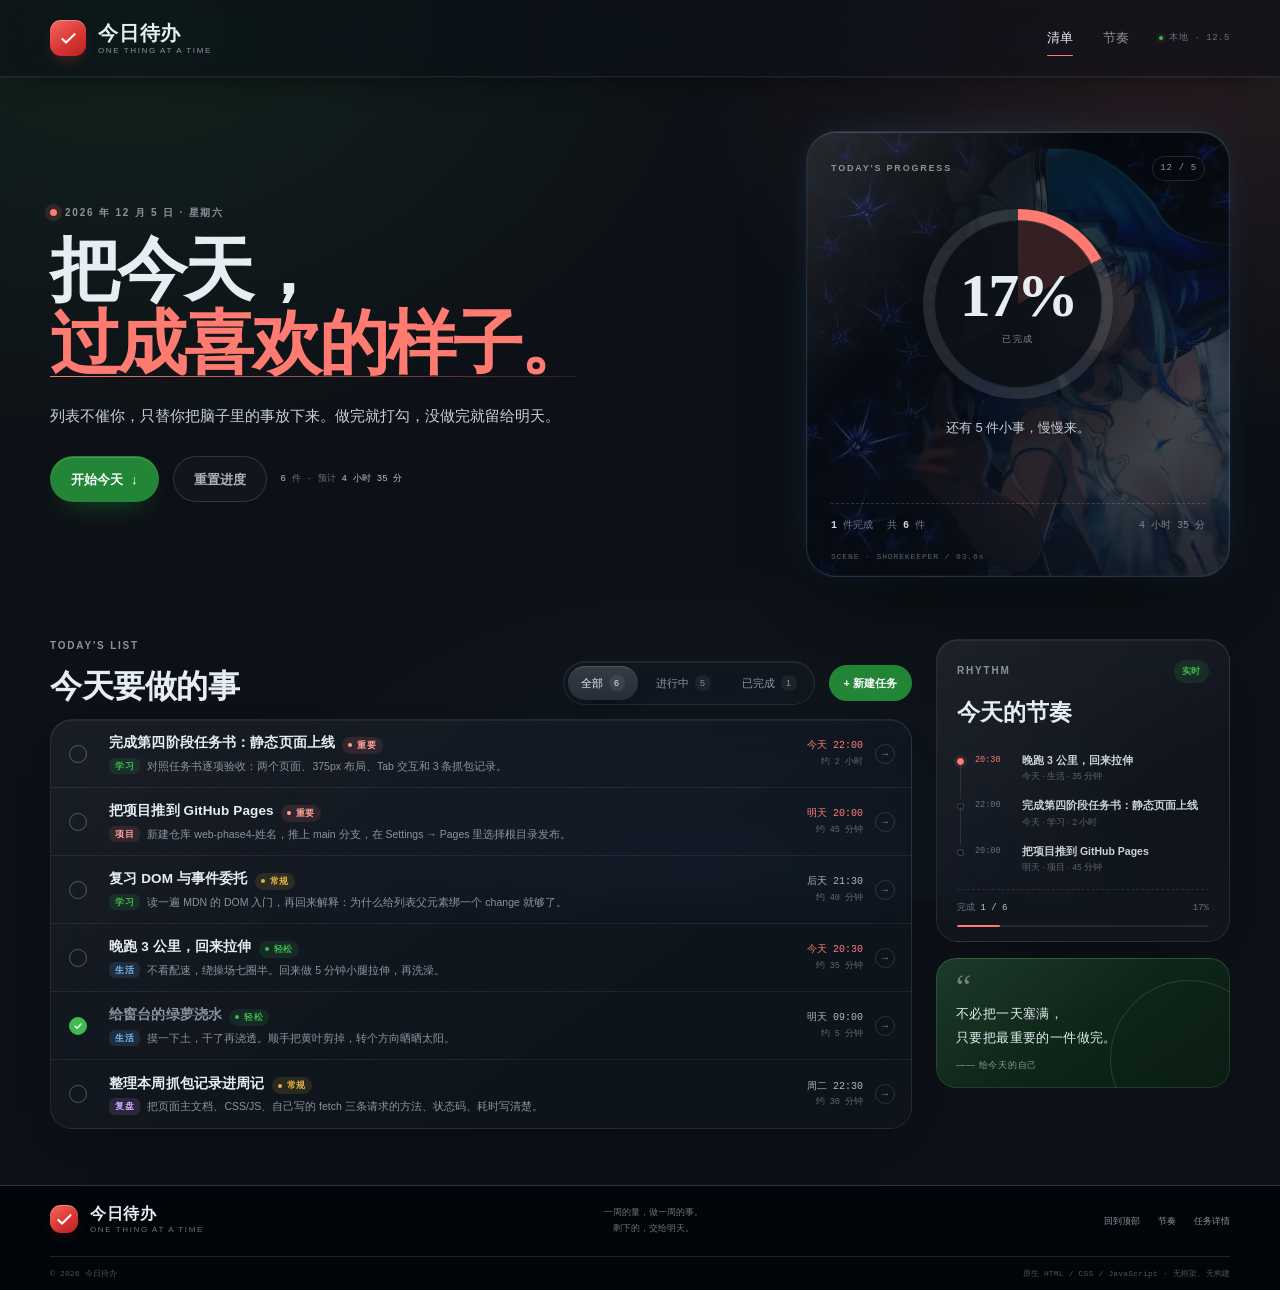
==== index.html @ d7318373 "Add files via upload" ====
<!DOCTYPE html>
<html lang="zh-CN">
<head>
  <meta charset="UTF-8">
  <meta name="viewport" content="width=device-width, initial-scale=1">
  <meta name="description" content="今日待办：一个用原生 HTML、CSS、JavaScript 写成的静态待办清单。把今天的事一件件放下来。">
  <meta name="theme-color" content="#0D1117">
  <title>今日待办 · 把今天过成喜欢的样子</title>
  <link rel="icon" href="data:image/svg+xml,%3Csvg xmlns='http://www.w3.org/2000/svg' viewBox='0 0 64 64'%3E%3Crect width='64' height='64' rx='16' fill='%23DA3633'/%3E%3Cpath d='M18 33l9 9 19-21' fill='none' stroke='%23FFFFFF' stroke-width='6' stroke-linecap='round' stroke-linejoin='round'/%3E%3C/svg%3E">
  <link rel="icon" href="favicon.ico" sizes="any">
  <link rel="stylesheet" href="css/style.css">
  <link rel="stylesheet" href="css/refresh.css">
  <script src="js/tasks-data.js" defer></script>
  <script src="js/utils.js" defer></script>
  <script src="js/store.js" defer></script>
  <script src="js/editor.js" defer></script>
  <script src="js/app.js" defer></script>
</head>
<body>
  <a class="skip-link" href="#main">跳到主要内容</a>

  <header class="site-header">
    <div class="shell header-inner">
      <a class="brand" href="index.html" aria-label="今日待办首页">
        <span class="brand-mark" aria-hidden="true">
          <svg viewBox="0 0 24 24"><path d="M5 12.5 9.2 16.7 19 7" fill="none" stroke="currentColor" stroke-width="2.4" stroke-linecap="round" stroke-linejoin="round"/></svg>
        </span>
        <span class="brand-text">
          今日待办
          <small>ONE THING AT A TIME</small>
        </span>
      </a>

      <nav class="site-nav" aria-label="主导航">
        <a class="is-active" href="index.html" aria-current="page">清单</a>
        <a href="#rhythm">节奏</a>
        <span class="nav-live"><i aria-hidden="true"></i>本地 · <span data-today-short>11.11</span></span>
      </nav>
    </div>
  </header>

  <main id="main">
    <section class="hero shell" aria-labelledby="hero-title">
      <div class="hero-copy">
        <p class="eyebrow"><span class="pulse-dot" aria-hidden="true"></span><span data-today>今天</span></p>
        <h1 id="hero-title">把今天，<br><em>过成喜欢的样子。</em></h1>
        <p class="lede">列表不催你，只替你把脑子里的事放下来。做完就打勾，没做完就留给明天。</p>
        <div class="hero-actions">
          <a class="btn btn-primary" href="#tasks">开始今天 <span aria-hidden="true">↓</span></a>
          <button class="btn btn-ghost" type="button" data-reset>重置进度</button>
          <p class="hero-stat"><b data-total-count>6</b> 件 · 预计 <b data-total-time>4 小时 35 分</b></p>
        </div>
      </div>

      <aside class="progress-card" aria-labelledby="progress-title">
        <div class="card-top">
          <p class="eyebrow">TODAY'S PROGRESS</p>
          <span class="card-date" data-card-date>11 / 11</span>
        </div>
        <h2 class="sr-only" id="progress-title">今日完成进度</h2>
        <div class="progress-ring" data-ring style="--p:0">
          <div class="progress-ring-inner">
            <strong data-percent>0%</strong>
            <span>已完成</span>
          </div>
        </div>
        <p class="progress-text" data-progress-text>从最小的一件开始。</p>
        <div class="progress-meta">
          <span><b data-done-count>0</b> 件完成</span>
          <span>共 <b data-total-count>6</b> 件</span>
          <span data-total-time>4 小时 35 分</span>
        </div>
        <span class="scene-note">SCENE · SHOREKEEPER / 03.6s</span>
      </aside>
    </section>

    <div class="shell content-grid">
      <section class="tasks-section" id="tasks" aria-labelledby="tasks-title">
        <div class="section-heading">
          <div>
            <p class="eyebrow">TODAY'S LIST</p>
            <h2 id="tasks-title">今天要做的事</h2>
          </div>
          <div class="section-tools">
            <div class="tabs" role="tablist" aria-label="筛选任务">
              <button class="tab is-active" id="tab-all" role="tab" aria-selected="true" aria-controls="panel-all" tabindex="0" data-filter="all">
                全部 <span class="tab-count" data-count="all">6</span>
              </button>
              <button class="tab" id="tab-active" role="tab" aria-selected="false" aria-controls="panel-active" tabindex="-1" data-filter="active">
                进行中 <span class="tab-count" data-count="active">5</span>
              </button>
              <button class="tab" id="tab-done" role="tab" aria-selected="false" aria-controls="panel-done" tabindex="-1" data-filter="done">
                已完成 <span class="tab-count" data-count="done">1</span>
              </button>
            </div>
            <button class="btn btn-primary btn-small" type="button" data-new-task>+ 新建任务</button>
          </div>
        </div>

        <div class="tab-panel" id="panel-all" role="tabpanel" aria-labelledby="tab-all" tabindex="0" data-panel="all">
          <p class="list-summary" data-summary="all">正在整理今天的清单…</p>
          <ul class="task-list" data-list="all" aria-label="全部任务"></ul>
          <div class="empty-state" data-empty="all" hidden>
            <span class="empty-icon" aria-hidden="true">✓</span>
            <h3>今天还没有任务</h3>
            <p>等一下，清单正在加载。</p>
          </div>
        </div>

        <div class="tab-panel" id="panel-active" role="tabpanel" aria-labelledby="tab-active" tabindex="0" data-panel="active" hidden>
          <p class="list-summary" data-summary="active">正在整理今天的清单…</p>
          <ul class="task-list" data-list="active" aria-label="进行中的任务"></ul>
          <div class="empty-state" data-empty="active" hidden>
            <span class="empty-icon" aria-hidden="true">✓</span>
            <h3>这一栏清空了</h3>
            <p>待办都完成了，去喝口水，或者看看「已完成」。</p>
          </div>
        </div>

        <div class="tab-panel" id="panel-done" role="tabpanel" aria-labelledby="tab-done" tabindex="0" data-panel="done" hidden>
          <p class="list-summary" data-summary="done">正在整理今天的清单…</p>
          <ul class="task-list" data-list="done" aria-label="已完成的任务"></ul>
          <div class="empty-state" data-empty="done" hidden>
            <span class="empty-icon" aria-hidden="true">○</span>
            <h3>还没有打勾的任务</h3>
            <p>从最小的一件开始，完成第一件就会出现在这里。</p>
          </div>
        </div>
      </section>

      <aside class="side-column" aria-label="清单概览">
        <section class="panel rhythm-panel" id="rhythm" aria-labelledby="rhythm-title">
          <div class="panel-head">
            <p class="eyebrow">RHYTHM</p>
            <span class="badge">实时</span>
          </div>
          <h2 id="rhythm-title">今天的节奏</h2>
          <div class="next-list" data-next-list></div>
          <div class="panel-foot">
            <span>完成 <b data-side-done>1 / 6</b></span>
            <span data-percent>17%</span>
          </div>
          <div class="mini-bar" aria-hidden="true"><span data-rhythm-bar></span></div>
        </section>

        <figure class="quote-card">
          <span class="quote-mark" aria-hidden="true">“</span>
          <blockquote>不必把一天塞满，<br>只要把最重要的一件做完。</blockquote>
          <figcaption>—— 给今天的自己</figcaption>
        </figure>
      </aside>
    </div>

  </main>

  <footer class="site-footer">
    <div class="shell footer-top">
      <div class="footer-brand">
        <a class="brand" href="index.html" aria-label="今日待办首页">
          <span class="brand-mark" aria-hidden="true">
            <svg viewBox="0 0 24 24"><path d="M5 12.5 9.2 16.7 19 7" fill="none" stroke="currentColor" stroke-width="2.4" stroke-linecap="round" stroke-linejoin="round"/></svg>
          </span>
          <span class="brand-text">
            今日待办
            <small>ONE THING AT A TIME</small>
          </span>
        </a>
      </div>
      <p class="footer-line">一周的量，做一周的事。<br>剩下的，交给明天。</p>
      <nav class="footer-nav" aria-label="页脚导航">
        <a href="#main">回到顶部</a>
        <a href="#rhythm">节奏</a>
        <a href="detail.html?id=t1">任务详情</a>
      </nav>
    </div>
    <div class="shell footer-bottom">
      <p>© <span data-year>2026</span> 今日待办</p>
      <p>原生 HTML / CSS / JavaScript · 无框架、无构建</p>
    </div>
  </footer>

  <dialog class="task-dialog" id="task-dialog" aria-labelledby="task-dialog-title">
    <form class="task-form" id="task-form" novalidate>
      <div class="dialog-head">
        <div>
          <p class="eyebrow">TASK EDITOR</p>
          <h2 id="task-dialog-title">编辑任务</h2>
        </div>
        <button class="dialog-close" type="button" data-close-dialog aria-label="关闭编辑窗口">&times;</button>
      </div>

      <div class="form-grid">
        <label class="field field-wide" for="task-title">标题
          <input id="task-title" name="title" type="text" maxlength="60" required autocomplete="off" placeholder="例如：把首页的文案再顺一遍">
        </label>

        <label class="field field-wide" for="task-summary">一句话描述
          <textarea id="task-summary" name="summary" rows="2" maxlength="120" required placeholder="做完这件事，具体是什么样子？"></textarea>
        </label>

        <label class="field" for="task-tag">标签
          <select id="task-tag" name="tag">
            <option value="学习">学习</option>
            <option value="项目">项目</option>
            <option value="生活">生活</option>
            <option value="复盘">复盘</option>
          </select>
        </label>

        <label class="field" for="task-priority">优先级
          <select id="task-priority" name="priority">
            <option value="high">重要</option>
            <option value="medium">常规</option>
            <option value="low">轻松</option>
          </select>
        </label>

        <label class="field" for="task-date">截止日期
          <input id="task-date" name="date" type="date" required>
        </label>

        <label class="field" for="task-time">截止时间
          <input id="task-time" name="time" type="time" required>
        </label>

        <label class="field" for="task-estimate">预计用时（分钟）
          <input id="task-estimate" name="estimate" type="number" min="5" max="600" step="5" value="30" required>
        </label>

        <label class="field field-wide" for="task-steps">完成步骤（一行一个）
          <textarea id="task-steps" name="steps" rows="4" required placeholder="第一步行做什么&#10;第二步做什么&#10;最后怎么算完成"></textarea>
        </label>

        <label class="field field-wide" for="task-note">给自己的备注
          <textarea id="task-note" name="note" rows="2" maxlength="200" placeholder="写一句提醒自己的话，可留空。"></textarea>
        </label>
      </div>

      <p class="form-error" id="task-form-error" role="alert" hidden></p>

      <div class="dialog-actions">
        <button class="btn btn-ghost" type="button" data-close-dialog>取消</button>
        <button class="btn btn-primary" id="task-submit" type="submit">保存修改</button>
      </div>
    </form>
  </dialog>

  <dialog class="confirm-dialog" id="confirm-dialog" aria-labelledby="confirm-title">
    <form method="dialog" class="confirm-form">
      <p class="eyebrow">DELETE TASK</p>
      <h2 id="confirm-title">删除这件任务？</h2>
      <p id="confirm-text">删除后不能撤销。</p>
      <div class="dialog-actions">
        <button class="btn btn-ghost" type="submit" value="cancel">取消</button>
        <button class="btn btn-danger" type="submit" value="confirm">删除</button>
      </div>
    </form>
  </dialog>

  <div class="toast" id="toast" role="status" aria-live="polite"></div>

  <noscript>
    <p class="noscript">这个清单需要 JavaScript 才能筛选和勾选，请启用后再试。</p>
  </noscript>
</body>
</html>
---- css/style.css ----
/* =========================================================
   今日待办 · 原生 HTML / CSS / JS
   设计关键词：纸张、铅笔、番茄红、墨绿
   ========================================================= */

:root {
  color-scheme: dark;
  --paper: #0d1117;
  --paper-deep: #21262d;
  --card: #161b22;
  --ink: #e6edf3;
  --ink-soft: #c9d1d9;
  --muted: #8b949e;
  --line: #30363d;
  --line-strong: #484f58;
  --accent: #ff7b72;
  --accent-deep: #ffa198;
  --accent-wash: rgba(255, 123, 114, 0.12);
  --accent-solid: #da3633;
  --green: #3fb950;
  --green-deep: #14532d;
  --green-wash: rgba(63, 185, 80, 0.12);
  --amber: #e3b341;
  --amber-wash: rgba(227, 179, 65, 0.12);
  --blue: #79c0ff;
  --blue-wash: rgba(121, 192, 255, 0.12);
  --purple: #d2a8ff;
  --purple-wash: rgba(210, 168, 255, 0.12);
  --shadow: 0 20px 45px -32px rgba(1, 4, 9, 0.85);
  --font-sans: "Noto Sans SC", "PingFang SC", "Hiragino Sans GB", "Microsoft YaHei", "Segoe UI", sans-serif;
  --font-serif: "Noto Serif SC", "Songti SC", "STSong", "SimSun", serif;
}

*,
*::before,
*::after {
  box-sizing: border-box;
}

html {
  scroll-behavior: smooth;
  -webkit-text-size-adjust: 100%;
}

body {
  margin: 0;
  min-height: 100vh;
  overflow-x: clip;
  color: var(--ink);
  font-family: var(--font-sans);
  font-size: 16px;
  line-height: 1.65;
  background-color: var(--paper);
  background-image:
    radial-gradient(circle at 10% 6%, rgba(255, 123, 114, 0.06), transparent 30rem),
    radial-gradient(circle at 92% 18%, rgba(63, 185, 80, 0.05), transparent 34rem),
    radial-gradient(circle at 50% 100%, rgba(88, 166, 255, 0.04), transparent 28rem);
  background-repeat: no-repeat;
  -webkit-font-smoothing: antialiased;
  text-rendering: optimizeLegibility;
}

body.is-all-done .progress-text {
  color: var(--green);
  font-weight: 600;
}

[hidden] {
  display: none !important;
}

h1,
h2,
h3,
p,
figure,
blockquote,
dl,
dd {
  margin: 0;
}

ul,
ol {
  margin: 0;
  padding: 0;
}

img,
svg {
  display: block;
  max-width: 100%;
}

button,
input {
  font: inherit;
}

a {
  color: inherit;
}

::selection {
  background: rgba(228, 87, 46, 0.22);
}

:focus-visible {
  outline: 2px solid var(--accent);
  outline-offset: 3px;
}

.shell {
  width: min(1120px, calc(100% - 56px));
  margin-inline: auto;
}

.sr-only {
  position: absolute !important;
  width: 1px !important;
  height: 1px !important;
  padding: 0 !important;
  margin: -1px !important;
  overflow: hidden !important;
  clip: rect(0, 0, 0, 0) !important;
  white-space: nowrap !important;
  border: 0 !important;
}

.skip-link {
  position: fixed;
  top: -90px;
  left: 16px;
  z-index: 100;
  padding: 11px 18px;
  border-radius: 999px;
  background: var(--ink);
  color: var(--paper);
  font-size: 13px;
  text-decoration: none;
  transition: top 0.2s ease;
}

.skip-link:focus {
  top: 14px;
}

/* ---------- 顶部栏 ---------- */

.site-header {
  position: sticky;
  top: 0;
  z-index: 40;
  border-bottom: 1px solid rgba(227, 218, 203, 0.72);
  background: rgba(246, 241, 231, 0.84);
  -webkit-backdrop-filter: blur(14px);
  backdrop-filter: blur(14px);
}

.header-inner {
  display: flex;
  align-items: center;
  justify-content: space-between;
  gap: 24px;
  min-height: 76px;
}

.brand {
  display: inline-flex;
  align-items: center;
  gap: 12px;
  min-width: 0;
  color: var(--ink);
  text-decoration: none;
}

.brand-mark {
  flex: none;
  display: grid;
  place-items: center;
  width: 38px;
  height: 38px;
  border-radius: 11px;
  color: #fff8ec;
  background: var(--accent);
  box-shadow: 0 7px 16px -9px rgba(228, 87, 46, 0.9);
  transform: rotate(-3deg);
}

.brand-mark svg {
  width: 21px;
  height: 21px;
}

.brand-text {
  display: flex;
  flex-direction: column;
  gap: 1px;
  font-family: var(--font-serif);
  font-size: 19px;
  font-weight: 700;
  line-height: 1.2;
  letter-spacing: 0.04em;
  white-space: nowrap;
}

.brand-text small {
  font-family: var(--font-sans);
  font-size: 8px;
  font-weight: 500;
  line-height: 1.2;
  letter-spacing: 0.2em;
  color: var(--muted);
}

.site-nav {
  display: flex;
  align-items: center;
  gap: 4px;
}

.site-nav a {
  position: relative;
  display: inline-block;
  padding: 8px 12px;
  border-radius: 999px;
  color: var(--ink-soft);
  font-size: 14px;
  text-decoration: none;
  transition: color 0.2s ease, background-color 0.2s ease;
}

.site-nav a:hover {
  color: var(--ink);
  background: rgba(31, 42, 36, 0.05);
}

.site-nav a.is-active {
  color: var(--ink);
  font-weight: 600;
}

.site-nav a.is-active::after {
  content: "";
  position: absolute;
  left: 50%;
  bottom: 3px;
  width: 15px;
  height: 2px;
  border-radius: 2px;
  background: var(--accent);
  transform: translateX(-50%);
}

/* ---------- 首屏 ---------- */

.hero {
  display: grid;
  grid-template-columns: minmax(0, 1.22fr) minmax(280px, 0.78fr);
  gap: clamp(36px, 6vw, 84px);
  align-items: center;
  padding-block: clamp(48px, 8vw, 88px) clamp(42px, 7vw, 76px);
}

.hero-copy {
  min-width: 0;
}

.eyebrow {
  display: flex;
  align-items: center;
  gap: 8px;
  margin-bottom: 14px;
  color: var(--muted);
  font-size: 10px;
  font-weight: 600;
  letter-spacing: 0.18em;
  line-height: 1.4;
  text-transform: uppercase;
}

.pulse-dot {
  flex: none;
  width: 7px;
  height: 7px;
  border-radius: 50%;
  background: var(--accent);
  box-shadow: 0 0 0 5px rgba(228, 87, 46, 0.12);
}

.hero h1 {
  margin-bottom: 22px;
  font-family: var(--font-serif);
  font-size: clamp(42px, 6.2vw, 72px);
  font-weight: 700;
  line-height: 1.18;
  letter-spacing: -0.025em;
  text-wrap: balance;
}

.hero h1 em {
  font-style: normal;
  color: var(--accent);
  background: linear-gradient(transparent 68%, rgba(228, 87, 46, 0.16) 68%);
}

.lede {
  max-width: 36em;
  margin-bottom: 30px;
  color: var(--ink-soft);
  font-size: 16px;
  line-height: 1.9;
  text-wrap: pretty;
}

.hero-actions {
  display: flex;
  flex-wrap: wrap;
  align-items: center;
  gap: 12px;
}

.btn {
  display: inline-flex;
  align-items: center;
  justify-content: center;
  gap: 8px;
  min-height: 46px;
  padding: 0 22px;
  border: 1px solid transparent;
  border-radius: 999px;
  font-size: 14px;
  font-weight: 600;
  line-height: 1;
  text-decoration: none;
  cursor: pointer;
  white-space: nowrap;
  transition: transform 0.2s ease, background-color 0.2s ease, border-color 0.2s ease, color 0.2s ease;
}

.btn:hover {
  transform: translateY(-1px);
}

.btn-primary {
  color: #fffdf8;
  background: var(--green-deep);
  box-shadow: 0 13px 24px -18px rgba(36, 82, 61, 0.95);
}

.btn-primary:hover {
  background: var(--green);
}

.btn-ghost {
  color: var(--ink-soft);
  background: transparent;
  border-color: var(--line-strong);
}

.btn-ghost:hover {
  color: var(--ink);
  border-color: var(--ink-soft);
}

.btn-block {
  width: 100%;
}

/* 进度卡片 */

.progress-card {
  position: relative;
  padding: 38px 28px 28px;
  border: 1px solid var(--line);
  border-radius: 26px;
  background: var(--card);
  box-shadow: var(--shadow);
  text-align: center;
  transform: rotate(1.2deg);
  transition: transform 0.4s ease;
}

.progress-card:hover {
  transform: rotate(0deg);
}

.tape {
  position: absolute;
  top: -13px;
  left: 50%;
  width: 92px;
  height: 28px;
  background: rgba(231, 205, 146, 0.66);
  border-left: 1px dashed rgba(145, 114, 54, 0.22);
  border-right: 1px dashed rgba(145, 114, 54, 0.22);
  clip-path: polygon(2% 0, 98% 4%, 100% 96%, 0 100%);
  transform: translateX(-50%) rotate(-3deg);
}

.progress-card .eyebrow {
  justify-content: center;
  margin-bottom: 22px;
}

.progress-ring {
  --p: 0;
  position: relative;
  display: grid;
  place-items: center;
  width: 168px;
  max-width: 100%;
  aspect-ratio: 1;
  margin: 0 auto 22px;
  border-radius: 50%;
  background: conic-gradient(var(--accent) calc(var(--p) * 1%), var(--paper-deep) 0);
  transition: background 0.5s ease;
}

.progress-ring::before {
  content: "";
  position: absolute;
  inset: 11px;
  border-radius: 50%;
  background: var(--card);
  box-shadow: inset 0 0 0 1px rgba(227, 218, 203, 0.65);
}

.progress-ring.is-complete {
  background: conic-gradient(var(--green) calc(var(--p) * 1%), var(--paper-deep) 0);
}

.progress-ring-inner {
  position: relative;
  z-index: 1;
  display: flex;
  flex-direction: column;
  align-items: center;
  line-height: 1;
}

.progress-ring-inner strong {
  font-family: var(--font-serif);
  font-size: 42px;
  font-weight: 700;
  letter-spacing: -0.04em;
  font-variant-numeric: tabular-nums;
}

.progress-ring-inner span {
  margin-top: 9px;
  color: var(--muted);
  font-size: 10px;
  letter-spacing: 0.18em;
}

.progress-text {
  margin-bottom: 18px;
  color: var(--ink-soft);
  font-size: 14px;
}

.progress-meta {
  display: flex;
  justify-content: center;
  gap: 18px;
  padding-top: 16px;
  border-top: 1px dashed var(--line);
  color: var(--muted);
  font-size: 12px;
}

.progress-meta b {
  color: var(--ink);
  font-weight: 600;
  font-variant-numeric: tabular-nums;
}

/* ---------- 清单与侧栏 ---------- */

.content-grid {
  display: grid;
  grid-template-columns: minmax(0, 1fr) 318px;
  gap: clamp(28px, 4vw, 46px);
  align-items: start;
  padding-bottom: 16px;
}

.tasks-section {
  min-width: 0;
  scroll-margin-top: 98px;
}

.section-heading {
  display: flex;
  align-items: flex-end;
  justify-content: space-between;
  gap: 20px;
  margin-bottom: 22px;
}

.section-heading h2 {
  font-family: var(--font-serif);
  font-size: clamp(26px, 3vw, 34px);
  font-weight: 700;
  line-height: 1.3;
  letter-spacing: -0.012em;
}

.tabs {
  display: flex;
  gap: 5px;
  margin-bottom: 16px;
  padding: 5px;
  border: 1px solid var(--line);
  border-radius: 16px;
  background: rgba(255, 253, 248, 0.7);
}

.tab {
  flex: 1 1 0;
  display: inline-flex;
  align-items: center;
  justify-content: center;
  gap: 7px;
  min-width: 0;
  min-height: 42px;
  padding: 0 12px;
  border: 0;
  border-radius: 11px;
  color: var(--muted);
  background: transparent;
  font-size: 14px;
  cursor: pointer;
  transition: color 0.2s ease, background-color 0.2s ease, box-shadow 0.2s ease;
}

.tab:hover {
  color: var(--ink);
  background: rgba(31, 42, 36, 0.04);
}

.tab[aria-selected="true"] {
  color: var(--paper);
  background: var(--ink);
  box-shadow: 0 9px 18px -13px rgba(31, 42, 36, 0.9);
}

.tab-count {
  display: inline-grid;
  place-items: center;
  min-width: 21px;
  height: 21px;
  padding: 0 6px;
  border-radius: 999px;
  color: inherit;
  background: rgba(31, 42, 36, 0.07);
  font-size: 10px;
  font-variant-numeric: tabular-nums;
}

.tab[aria-selected="true"] .tab-count {
  background: rgba(246, 241, 231, 0.16);
}

.tab-panel {
  min-width: 0;
}

.tab-panel:focus-visible {
  outline-offset: 6px;
}

.list-summary {
  display: flex;
  align-items: center;
  gap: 8px;
  margin: 0 4px 12px;
  color: var(--muted);
  font-size: 12px;
  font-variant-numeric: tabular-nums;
}

.list-summary::before {
  content: "";
  flex: none;
  width: 16px;
  height: 1px;
  background: var(--accent);
}

.task-list {
  display: grid;
  gap: 11px;
  list-style: none;
}

.task-item {
  position: relative;
  display: grid;
  grid-template-columns: auto minmax(0, 1fr) auto;
  gap: 15px;
  align-items: start;
  padding: 19px 20px;
  border: 1px solid var(--line);
  border-radius: 18px;
  background: var(--card);
  box-shadow: 0 10px 24px -26px rgba(31, 42, 36, 0.55);
  transition: transform 0.2s ease, border-color 0.2s ease, box-shadow 0.2s ease, background-color 0.2s ease;
}

.task-item:hover {
  transform: translateY(-2px);
  border-color: var(--line-strong);
  box-shadow: 0 18px 30px -26px rgba(31, 42, 36, 0.45);
}

.task-item.is-done {
  background: rgba(255, 253, 248, 0.52);
}

.task-check {
  position: relative;
  display: block;
  flex: none;
  width: 26px;
  height: 26px;
  margin-top: 1px;
  cursor: pointer;
}

.task-check input {
  position: absolute;
  inset: 0;
  width: 100%;
  height: 100%;
  margin: 0;
  opacity: 0;
  cursor: pointer;
}

.checkmark {
  display: grid;
  place-items: center;
  width: 26px;
  height: 26px;
  border: 1.5px solid var(--line-strong);
  border-radius: 50%;
  background: #fff;
  transition: background-color 0.22s ease, border-color 0.22s ease, transform 0.15s ease;
}

.task-check:hover .checkmark {
  border-color: var(--green);
  transform: scale(1.05);
}

.checkmark svg {
  width: 15px;
  height: 15px;
  fill: none;
  stroke: #fff;
  stroke-width: 2.3;
  stroke-linecap: round;
  stroke-linejoin: round;
  stroke-dasharray: 22;
  stroke-dashoffset: 22;
  transition: stroke-dashoffset 0.25s ease 0.05s;
}

.task-check input:checked + .checkmark {
  border-color: var(--green);
  background: var(--green);
}

.task-check input:checked + .checkmark svg {
  stroke-dashoffset: 0;
}

.task-check input:focus-visible + .checkmark {
  outline: 3px solid rgba(47, 107, 79, 0.26);
  outline-offset: 3px;
}

.task-content {
  min-width: 0;
}

.task-heading {
  display: flex;
  flex-wrap: wrap;
  align-items: baseline;
  gap: 6px 10px;
  margin-bottom: 3px;
}

.task-heading h3 {
  min-width: 0;
  font-size: 16px;
  font-weight: 600;
  line-height: 1.55;
  letter-spacing: 0.005em;
}

.task-heading h3 a {
  color: var(--ink);
  text-decoration: none;
  background-image: linear-gradient(var(--accent), var(--accent));
  background-repeat: no-repeat;
  background-position: 0 100%;
  background-size: 0 1px;
  transition: background-size 0.25s ease;
}

.task-heading h3 a:hover {
  background-size: 100% 1px;
}

.is-done .task-heading h3 a {
  color: var(--muted);
  text-decoration: line-through;
  text-decoration-thickness: 1px;
  text-decoration-color: var(--line-strong);
}

.priority {
  display: inline-flex;
  align-items: center;
  gap: 5px;
  flex: none;
  padding: 3px 8px;
  border-radius: 999px;
  font-size: 9px;
  font-weight: 600;
  letter-spacing: 0.08em;
  line-height: 1.5;
  white-space: nowrap;
}

.priority-dot {
  width: 4px;
  height: 4px;
  border-radius: 50%;
  background: currentColor;
}

.priority-high {
  color: var(--accent-deep);
  background: var(--accent-wash);
}

.priority-medium {
  color: var(--amber);
  background: var(--amber-wash);
}

.priority-low {
  color: var(--green);
  background: var(--green-wash);
}

.task-summary {
  display: -webkit-box;
  margin: 4px 0 11px;
  overflow: hidden;
  color: var(--muted);
  font-size: 13px;
  line-height: 1.7;
  overflow-wrap: anywhere;
  -webkit-box-orient: vertical;
  -webkit-line-clamp: 2;
}

.task-meta {
  display: flex;
  flex-wrap: wrap;
  align-items: center;
  gap: 6px 9px;
  color: var(--muted);
  font-size: 11px;
  font-variant-numeric: tabular-nums;
}

.tag {
  display: inline-flex;
  align-items: center;
  padding: 3px 8px;
  border-radius: 6px;
  font-size: 9px;
  font-weight: 600;
  letter-spacing: 0.08em;
  line-height: 1.5;
}

.tag-study {
  color: var(--green);
  background: var(--green-wash);
}

.tag-project {
  color: var(--accent-deep);
  background: var(--accent-wash);
}

.tag-life {
  color: var(--blue);
  background: var(--blue-wash);
}

.tag-review {
  color: var(--purple);
  background: var(--purple-wash);
}

.tag-other {
  color: var(--ink-soft);
  background: var(--paper-deep);
}

.meta-sep {
  flex: none;
  width: 3px;
  height: 3px;
  border-radius: 50%;
  background: var(--line-strong);
}

.due {
  display: inline-flex;
  align-items: center;
  gap: 4px;
}

.due.is-soon,
.detail-meta dd.is-soon {
  color: var(--accent-deep);
  font-weight: 600;
}

.task-open {
  display: grid;
  place-items: center;
  width: 31px;
  height: 31px;
  border: 1px solid var(--line);
  border-radius: 50%;
  color: var(--muted);
  font-size: 14px;
  text-decoration: none;
  transition: transform 0.2s ease, background-color 0.2s ease, border-color 0.2s ease, color 0.2s ease;
}

.task-open:hover {
  color: var(--paper);
  background: var(--ink);
  border-color: var(--ink);
  transform: translateX(2px);
}

.empty-state {
  padding: 48px 24px;
  border: 1px dashed var(--line-strong);
  border-radius: 18px;
  background: rgba(255, 253, 248, 0.48);
  text-align: center;
}

.empty-icon {
  display: grid;
  place-items: center;
  width: 52px;
  height: 52px;
  margin: 0 auto 15px;
  border-radius: 50%;
  color: var(--green);
  background: var(--green-wash);
  font-size: 20px;
}

.empty-state h3 {
  margin-bottom: 6px;
  font-family: var(--font-serif);
  font-size: 20px;
}

.empty-state p {
  color: var(--muted);
  font-size: 13px;
}

/* 侧栏 */

.side-column {
  position: sticky;
  top: 98px;
  display: grid;
  gap: 17px;
  min-width: 0;
}

.panel {
  padding: 23px;
  border: 1px solid var(--line);
  border-radius: 20px;
  background: var(--card);
}

.panel-head {
  display: flex;
  align-items: center;
  justify-content: space-between;
  gap: 12px;
  margin-bottom: 10px;
}

.panel-head .eyebrow {
  margin: 0;
}

.badge {
  padding: 4px 8px;
  border-radius: 999px;
  color: var(--green);
  background: var(--green-wash);
  font-size: 9px;
  font-weight: 600;
  letter-spacing: 0.08em;
}

.panel h2 {
  margin-bottom: 16px;
  font-family: var(--font-serif);
  font-size: 21px;
  font-weight: 700;
  line-height: 1.35;
}

.rhythm-panel {
  scroll-margin-top: 98px;
}

.rhythm-list {
  display: grid;
  gap: 0;
  margin-bottom: 16px;
}

.rhythm-list div {
  display: flex;
  align-items: baseline;
  justify-content: space-between;
  gap: 14px;
  padding: 9px 0;
  border-bottom: 1px dashed var(--line);
}

.rhythm-list div:last-child {
  border-bottom: 0;
}

.rhythm-list dt {
  color: var(--muted);
  font-size: 12px;
}

.rhythm-list dd {
  color: var(--ink);
  font-size: 13px;
  font-weight: 600;
  font-variant-numeric: tabular-nums;
  white-space: nowrap;
}

.rhythm-bar {
  height: 7px;
  overflow: hidden;
  border-radius: 999px;
  background: var(--paper-deep);
}

.rhythm-bar span {
  display: block;
  width: 0;
  height: 100%;
  border-radius: inherit;
  background: linear-gradient(90deg, var(--accent), #ef8b5e);
  transition: width 0.5s ease;
}

.tiny {
  margin-top: 11px;
  color: var(--muted);
  font-size: 11px;
}

.quote-card {
  position: relative;
  overflow: hidden;
  padding: 26px 23px 20px;
  border-radius: 20px;
  color: #f8f2e6;
  background: var(--green-deep);
}

.quote-card::after {
  content: "";
  position: absolute;
  right: -38px;
  bottom: -50px;
  width: 158px;
  height: 158px;
  border: 1px solid rgba(248, 242, 230, 0.15);
  border-radius: 50%;
}

.quote-mark {
  display: block;
  margin-bottom: 8px;
  font-family: var(--font-serif);
  font-size: 54px;
  line-height: 0.65;
  opacity: 0.42;
}

.quote-card blockquote {
  margin-bottom: 14px;
  font-family: var(--font-serif);
  font-size: 16px;
  line-height: 1.9;
  letter-spacing: 0.03em;
}

.quote-card figcaption {
  color: rgba(248, 242, 230, 0.58);
  font-size: 10px;
  letter-spacing: 0.08em;
}

/* ---------- 页脚 ---------- */

.site-footer {
  margin-top: 34px;
  padding-block: 46px 22px;
  color: rgba(246, 241, 231, 0.8);
  background: var(--ink);
}

.footer-top {
  display: grid;
  grid-template-columns: minmax(0, 1.15fr) minmax(0, 1fr) auto;
  gap: 30px;
  align-items: start;
  padding-bottom: 32px;
  border-bottom: 1px solid rgba(246, 241, 231, 0.12);
}

.footer-brand .brand-text {
  color: var(--paper);
}

.footer-brand .brand-text small {
  color: rgba(246, 241, 231, 0.48);
}

.footer-line {
  font-family: var(--font-serif);
  font-size: 14px;
  line-height: 1.9;
  color: rgba(246, 241, 231, 0.72);
}

.footer-nav {
  display: flex;
  flex-wrap: wrap;
  gap: 8px 16px;
  font-size: 12px;
}

.footer-nav a {
  color: rgba(246, 241, 231, 0.62);
  text-decoration: none;
  transition: color 0.2s ease;
}

.footer-nav a:hover {
  color: var(--paper);
}

.footer-bottom {
  display: flex;
  flex-wrap: wrap;
  justify-content: space-between;
  gap: 8px 18px;
  padding-top: 17px;
  color: rgba(246, 241, 231, 0.44);
  font-size: 10px;
  letter-spacing: 0.02em;
}

/* ---------- 提示与无脚本 ---------- */

.toast {
  position: fixed;
  left: 50%;
  bottom: 24px;
  z-index: 80;
  max-width: calc(100% - 36px);
  padding: 11px 18px;
  border-radius: 999px;
  color: var(--paper);
  background: var(--ink);
  box-shadow: 0 18px 30px -18px rgba(0, 0, 0, 0.55);
  font-size: 13px;
  text-align: center;
  opacity: 0;
  pointer-events: none;
  transform: translate(-50%, 14px);
  transition: opacity 0.22s ease, transform 0.22s ease;
}

.toast.is-visible {
  opacity: 1;
  transform: translate(-50%, 0);
}

.noscript {
  position: fixed;
  left: 50%;
  bottom: 18px;
  z-index: 90;
  width: min(520px, calc(100% - 36px));
  padding: 12px 16px;
  border-radius: 12px;
  color: #fff;
  background: var(--accent-deep);
  font-size: 13px;
  text-align: center;
  transform: translateX(-50%);
}

/* ---------- 详情页 ---------- */

.detail-main {
  max-width: 1000px;
  padding-block: clamp(24px, 4vw, 42px) 60px;
}

.breadcrumb {
  display: flex;
  flex-wrap: wrap;
  align-items: center;
  gap: 8px;
  margin-bottom: 18px;
  color: var(--muted);
  font-size: 12px;
}

.breadcrumb a {
  color: var(--muted);
  text-decoration: none;
  transition: color 0.2s ease;
}

.breadcrumb a:hover {
  color: var(--accent-deep);
}

.breadcrumb span[aria-current="page"] {
  color: var(--ink-soft);
}

.detail-card {
  overflow: hidden;
  border: 1px solid var(--line);
  border-radius: 26px;
  background: var(--card);
  box-shadow: var(--shadow);
}

.detail-loading {
  padding: clamp(36px, 7vw, 70px);
  text-align: center;
}

.detail-loading h1 {
  margin-bottom: 10px;
  font-family: var(--font-serif);
  font-size: clamp(28px, 4vw, 42px);
}

.detail-loading > p:last-child {
  color: var(--muted);
  font-size: 13px;
}

.detail-hero {
  padding: clamp(28px, 5vw, 52px);
  border-bottom: 1px solid var(--line);
  background:
    linear-gradient(135deg, rgba(228, 87, 46, 0.065), transparent 56%),
    var(--card);
}

.detail-kicker {
  display: flex;
  flex-wrap: wrap;
  align-items: center;
  gap: 8px;
  margin-bottom: 17px;
}

.detail-kicker .tag,
.detail-kicker .priority {
  font-size: 10px;
  padding: 4px 9px;
}

.detail-hero h1 {
  max-width: 16em;
  margin-bottom: 15px;
  font-family: var(--font-serif);
  font-size: clamp(32px, 5vw, 50px);
  font-weight: 700;
  line-height: 1.28;
  letter-spacing: -0.02em;
  text-wrap: balance;
}

.detail-lede {
  max-width: 44em;
  margin-bottom: 27px;
  color: var(--muted);
  font-size: 14px;
  line-height: 1.9;
}

.detail-meta {
  display: grid;
  grid-template-columns: repeat(3, minmax(0, 1fr));
  gap: 16px;
  padding-top: 19px;
  border-top: 1px dashed var(--line);
}

.detail-meta dt {
  margin-bottom: 4px;
  color: var(--muted);
  font-size: 9px;
  font-weight: 600;
  letter-spacing: 0.13em;
}

.detail-meta dd {
  color: var(--ink);
  font-size: 13px;
  font-weight: 600;
  font-variant-numeric: tabular-nums;
}

.status {
  display: inline-flex;
  align-items: center;
  gap: 6px;
}

.status::before {
  content: "";
  flex: none;
  width: 6px;
  height: 6px;
  border-radius: 50%;
  background: var(--amber);
}

.status.is-done {
  color: var(--green);
}

.status.is-done::before {
  background: var(--green);
}

.detail-body {
  display: grid;
  grid-template-columns: minmax(0, 1fr) 286px;
  gap: clamp(28px, 4vw, 46px);
  padding: clamp(28px, 5vw, 48px);
}

.steps-section {
  min-width: 0;
}

.steps-section .section-heading {
  margin-bottom: 20px;
}

.steps-section .section-heading h2 {
  font-size: clamp(23px, 3vw, 29px);
}

.step-list {
  list-style: none;
}

.step-list li {
  position: relative;
  display: grid;
  grid-template-columns: 38px minmax(0, 1fr);
  gap: 15px;
  padding-bottom: 22px;
}

.step-list li:last-child {
  padding-bottom: 0;
}

.step-list li:not(:last-child)::before {
  content: "";
  position: absolute;
  top: 38px;
  bottom: 7px;
  left: 18px;
  width: 1px;
  background: var(--line);
}

.step-num {
  display: grid;
  place-items: center;
  width: 38px;
  height: 38px;
  border: 1px solid var(--line);
  border-radius: 50%;
  color: var(--accent-deep);
  background: var(--paper);
  font-family: var(--font-serif);
  font-size: 11px;
  font-weight: 700;
  letter-spacing: 0.04em;
}

.step-list p {
  padding-top: 7px;
  color: var(--ink-soft);
  font-size: 14px;
  line-height: 1.8;
  overflow-wrap: anywhere;
}

.detail-side {
  display: flex;
  flex-direction: column;
  align-items: stretch;
  gap: 15px;
}

.note-card {
  position: relative;
  padding: 28px 19px 19px;
  border: 1px solid #eeddb9;
  border-radius: 16px;
  background: var(--amber-wash);
}

.note-card .tape {
  top: -12px;
  width: 76px;
  height: 24px;
  background: rgba(255, 255, 255, 0.55);
}

.note-card .eyebrow {
  margin-bottom: 7px;
  font-size: 8px;
}

.note-card > p:last-child {
  color: #57462a;
  font-family: var(--font-serif);
  font-size: 14px;
  line-height: 1.9;
}

.text-link {
  align-self: flex-start;
  padding-bottom: 2px;
  border-bottom: 1px solid var(--line-strong);
  color: var(--ink-soft);
  font-size: 12px;
  text-decoration: none;
  transition: color 0.2s ease, border-color 0.2s ease;
}

.text-link:hover {
  color: var(--accent-deep);
  border-color: var(--accent);
}

.detail-pager {
  display: grid;
  grid-template-columns: 1fr 1fr;
  gap: 13px;
  margin-top: 20px;
}

.pager-link {
  display: flex;
  flex-direction: column;
  gap: 4px;
  min-width: 0;
  padding: 15px 17px;
  border: 1px solid var(--line);
  border-radius: 14px;
  background: rgba(255, 253, 248, 0.55);
  text-decoration: none;
  transition: background-color 0.2s ease, border-color 0.2s ease;
}

.pager-link:hover {
  border-color: var(--line-strong);
  background: var(--card);
}

.pager-link span {
  color: var(--muted);
  font-size: 9px;
  letter-spacing: 0.1em;
}

.pager-link strong {
  overflow: hidden;
  color: var(--ink-soft);
  font-size: 12px;
  font-weight: 500;
  text-overflow: ellipsis;
  white-space: nowrap;
}

.pager-next {
  text-align: right;
}

.not-found {
  padding: clamp(38px, 7vw, 72px);
  text-align: center;
}

.not-found h1 {
  margin-bottom: 12px;
  font-family: var(--font-serif);
  font-size: clamp(30px, 5vw, 46px);
  line-height: 1.3;
}

.not-found > p:not(.eyebrow) {
  max-width: 34em;
  margin: 0 auto 24px;
  color: var(--muted);
  font-size: 14px;
  line-height: 1.85;
}

/* ---------- 响应式 ---------- */

@media (max-width: 1040px) {
  .content-grid {
    grid-template-columns: minmax(0, 1fr) 288px;
  }

  .detail-body {
    grid-template-columns: minmax(0, 1fr) 260px;
  }
}

@media (max-width: 960px) {
  .hero {
    grid-template-columns: minmax(0, 1fr);
    gap: 30px;
    padding-top: 52px;
  }

  .progress-card {
    width: min(100%, 430px);
    margin-inline: auto;
    transform: rotate(0.8deg);
  }

  .content-grid {
    grid-template-columns: minmax(0, 1fr);
  }

  .side-column {
    position: static;
    grid-template-columns: repeat(2, minmax(0, 1fr));
  }

  .detail-body {
    grid-template-columns: minmax(0, 1fr);
  }

  .detail-side {
    display: grid;
    grid-template-columns: minmax(0, 1fr) minmax(0, 0.8fr);
    align-items: start;
  }

  .detail-side .note-card {
    grid-row: span 2;
  }

  .detail-side .btn {
    grid-column: 2;
  }

  .detail-side .text-link {
    grid-column: 2;
  }
}

@media (max-width: 760px) {
  .shell {
    width: min(1120px, calc(100% - 40px));
  }

  .footer-top {
    grid-template-columns: minmax(0, 1fr);
    gap: 18px;
  }

  .footer-nav {
    margin-top: 2px;
  }

}

@media (max-width: 620px) {
  .header-inner {
    gap: 10px;
    min-height: 68px;
  }

  .site-nav a {
    padding: 7px 9px;
    font-size: 13px;
  }

  .brand {
    gap: 9px;
  }

  .brand-mark {
    width: 35px;
    height: 35px;
    border-radius: 10px;
  }

  .brand-text {
    font-size: 17px;
  }

  .brand-text small {
    display: none;
  }

  .hero {
    padding-block: 34px 38px;
  }

  .hero h1 {
    margin-bottom: 18px;
    font-size: clamp(38px, 10.8vw, 48px);
  }

  .lede {
    margin-bottom: 24px;
    font-size: 14px;
    line-height: 1.85;
  }

  .progress-card {
    padding: 32px 20px 23px;
  }

  .progress-ring {
    width: 144px;
    margin-bottom: 17px;
  }

  .progress-ring-inner strong {
    font-size: 36px;
  }

  .progress-card .eyebrow {
    margin-bottom: 17px;
  }

  .section-heading {
    flex-direction: column;
    align-items: flex-start;
    gap: 5px;
    margin-bottom: 18px;
  }

  .section-note {
    padding-bottom: 0;
  }

  .tabs {
    gap: 3px;
    padding: 4px;
  }

  .tab {
    gap: 5px;
    min-height: 40px;
    padding: 0 7px;
    font-size: 13px;
  }

  .tab-count {
    min-width: 19px;
    height: 19px;
    padding: 0 5px;
  }

  .task-item {
    grid-template-columns: auto minmax(0, 1fr);
    gap: 12px;
    padding: 16px 14px;
  }

  .task-open {
    display: none;
  }

  .task-heading {
    gap: 5px 8px;
  }

  .task-heading h3 {
    font-size: 15px;
  }

  .task-summary {
    margin-bottom: 9px;
    font-size: 12px;
  }

  .task-meta {
    gap: 5px 7px;
    font-size: 10px;
  }

  .side-column {
    grid-template-columns: minmax(0, 1fr);
  }

  .panel,
  .quote-card {
    padding: 20px;
  }

  .site-footer {
    padding-top: 36px;
  }

  .footer-top {
    padding-bottom: 24px;
  }

  .detail-main {
    padding-top: 20px;
    padding-bottom: 40px;
  }

  .detail-card {
    border-radius: 20px;
  }

  .detail-hero {
    padding: 24px 20px;
  }

  .detail-hero h1 {
    font-size: clamp(29px, 8vw, 38px);
  }

  .detail-lede {
    margin-bottom: 22px;
    font-size: 13px;
  }

  .detail-meta {
    grid-template-columns: minmax(0, 1fr);
    gap: 0;
    padding-top: 10px;
  }

  .detail-meta div {
    display: flex;
    align-items: baseline;
    justify-content: space-between;
    gap: 16px;
    padding: 8px 0;
    border-bottom: 1px dashed var(--line);
  }

  .detail-meta div:last-child {
    border-bottom: 0;
    padding-bottom: 0;
  }

  .detail-meta dt {
    margin: 0;
  }

  .detail-body {
    gap: 28px;
    padding: 24px 20px;
  }

  .detail-side {
    display: flex;
  }

  .detail-side .note-card,
  .detail-side .btn,
  .detail-side .text-link {
    grid-column: auto;
    grid-row: auto;
  }

  .step-list li {
    grid-template-columns: 34px minmax(0, 1fr);
    gap: 12px;
  }

  .step-num {
    width: 34px;
    height: 34px;
    font-size: 10px;
  }

  .step-list li:not(:last-child)::before {
    top: 34px;
    left: 16px;
  }

  .step-list p {
    padding-top: 5px;
    font-size: 13px;
  }

  .detail-pager {
    grid-template-columns: minmax(0, 1fr);
    gap: 9px;
    margin-top: 14px;
  }

  .pager-next {
    text-align: left;
  }
}

@media (max-width: 400px) {
  .shell {
    width: calc(100% - 32px);
  }

  .header-inner {
    gap: 6px;
  }

  .site-nav a {
    padding: 7px 7px;
    font-size: 12.5px;
  }

  .hero h1 {
    font-size: clamp(35px, 10.6vw, 42px);
  }

  .hero-actions {
    gap: 9px;
  }

  .btn {
    min-height: 44px;
    padding: 0 18px;
    font-size: 13px;
  }

  .progress-meta {
    gap: 12px;
  }

  .task-item {
    padding: 15px 13px;
  }

  .task-heading h3 {
    font-size: 14.5px;
  }

  .detail-kicker .tag,
  .detail-kicker .priority {
    font-size: 9px;
  }
}

/* 任务操作与编辑弹窗 */

.btn-small {
  min-height: 38px;
  padding: 0 15px;
  font-size: 12px;
}

.btn-danger {
  color: #fffdf8;
  background: var(--accent-deep);
  box-shadow: 0 13px 24px -18px rgba(185, 61, 28, 0.95);
}

.btn-danger:hover {
  background: var(--accent);
}

.section-tools {
  display: flex;
  flex-direction: column;
  align-items: flex-end;
  gap: 9px;
}

.task-actions {
  display: flex;
  align-items: center;
  gap: 12px;
  margin-top: 9px;
}

.task-action {
  padding: 3px 0;
  border: 0;
  color: var(--muted);
  background: none;
  font: inherit;
  font-size: 12px;
  line-height: 1.5;
  text-decoration: underline;
  text-underline-offset: 3px;
  cursor: pointer;
}

.task-action:hover {
  color: var(--ink);
}

.task-action-danger:hover {
  color: var(--accent-deep);
}

.detail-actions {
  display: flex;
  justify-content: center;
  gap: 14px;
  padding-top: 2px;
}

.detail-actions .task-action {
  font-size: 12px;
}

.task-dialog,
.confirm-dialog {
  width: min(680px, calc(100% - 32px));
  max-height: calc(100vh - 32px);
  max-height: calc(100dvh - 32px);
  margin: auto;
  padding: 0;
  overflow: hidden;
  border: 1px solid var(--line);
  border-radius: 24px;
  color: var(--ink);
  background: var(--card);
  box-shadow: 0 30px 90px -30px rgba(31, 42, 36, 0.45);
}

.confirm-dialog {
  width: min(440px, calc(100% - 32px));
}

.task-dialog::backdrop,
.confirm-dialog::backdrop {
  background: rgba(31, 42, 36, 0.46);
  backdrop-filter: blur(3px);
}

.task-form {
  max-height: calc(100vh - 34px);
  max-height: calc(100dvh - 34px);
  padding: 26px 26px 22px;
  overflow-y: auto;
}

.dialog-head {
  display: flex;
  align-items: flex-start;
  justify-content: space-between;
  gap: 20px;
  margin-bottom: 18px;
}

.dialog-head .eyebrow {
  margin-bottom: 4px;
}

.dialog-head h2,
.confirm-form h2 {
  font-family: var(--font-serif);
  font-size: 26px;
  line-height: 1.3;
}

.dialog-close {
  display: grid;
  flex: none;
  place-items: center;
  width: 34px;
  height: 34px;
  border: 1px solid var(--line);
  border-radius: 50%;
  color: var(--muted);
  background: transparent;
  font-size: 22px;
  line-height: 1;
  cursor: pointer;
}

.dialog-close:hover {
  color: var(--ink);
  border-color: var(--line-strong);
}

.form-grid {
  display: grid;
  grid-template-columns: minmax(0, 1fr) minmax(0, 1fr);
  gap: 14px;
}

.field {
  display: flex;
  flex-direction: column;
  gap: 6px;
  color: var(--muted);
  font-size: 11px;
  font-weight: 600;
  letter-spacing: 0.05em;
}

.field-wide {
  grid-column: 1 / -1;
}

.field input,
.field select,
.field textarea {
  width: 100%;
  padding: 10px 12px;
  border: 1px solid var(--line-strong);
  border-radius: 10px;
  color: var(--ink);
  background: var(--paper);
  font: inherit;
  font-size: 14px;
  font-weight: 400;
  line-height: 1.6;
  letter-spacing: 0;
}

.field textarea {
  min-height: 44px;
  resize: vertical;
}

.field input:focus,
.field select:focus,
.field textarea:focus {
  border-color: var(--green);
  outline: 2px solid rgba(47, 107, 79, 0.28);
  outline-offset: 1px;
}

.field input::placeholder,
.field textarea::placeholder {
  color: #9a9a8d;
}

.form-error {
  margin-top: 12px;
  padding: 9px 12px;
  border-radius: 8px;
  color: var(--accent-deep);
  background: var(--accent-wash);
  font-size: 12px;
}

.dialog-actions {
  display: flex;
  justify-content: flex-end;
  gap: 10px;
  margin-top: 20px;
}

.confirm-form {
  padding: 28px;
}

.confirm-form .eyebrow {
  color: var(--accent-deep);
}

.confirm-form h2 {
  margin: 5px 0 10px;
}

.confirm-form > p:not(.eyebrow) {
  color: var(--muted);
  font-size: 14px;
  line-height: 1.8;
}

@media (max-width: 620px) {
  .section-tools {
    flex-direction: row;
    flex-wrap: wrap;
    align-items: center;
    gap: 8px 14px;
  }

  .form-grid {
    grid-template-columns: minmax(0, 1fr);
  }

  .task-form {
    padding: 22px 18px 18px;
  }

  .dialog-head h2 {
    font-size: 23px;
  }

  .dialog-actions {
    flex-direction: column-reverse;
  }

  .dialog-actions .btn {
    width: 100%;
  }

  .detail-actions {
    justify-content: flex-start;
  }
}

@media (prefers-reduced-motion: reduce) {
  html {
    scroll-behavior: auto;
  }

  *,
  *::before,
  *::after {
    animation-duration: 0.01ms !important;
    animation-iteration-count: 1 !important;
    transition-duration: 0.01ms !important;
  }
}

/* ---------- GitHub Dark ---------- */

.site-header {
  border-bottom-color: var(--line);
  background: rgba(13, 17, 23, 0.86);
}

.site-nav a:hover {
  background: rgba(255, 255, 255, 0.06);
}

.brand-mark {
  color: #fff;
  background: var(--accent-solid);
  box-shadow: 0 7px 16px -9px rgba(0, 0, 0, 0.9);
}

.pulse-dot {
  box-shadow: 0 0 0 5px rgba(255, 123, 114, 0.14);
}

.hero h1 em {
  background: linear-gradient(transparent 68%, rgba(255, 123, 114, 0.16) 68%);
}

.btn-primary {
  color: #fff;
  background: #238636;
  box-shadow: 0 13px 24px -18px rgba(0, 0, 0, 0.9);
}

.btn-primary:hover {
  background: #2ea043;
}

.btn-danger {
  color: #fff;
  background: var(--accent-solid);
  box-shadow: 0 13px 24px -18px rgba(0, 0, 0, 0.9);
}

.btn-danger:hover {
  background: #f85149;
}

.skip-link {
  border: 1px solid var(--line);
  color: var(--ink);
  background: #21262d;
}

.tape {
  background: rgba(187, 128, 9, 0.34);
  border-left-color: rgba(227, 179, 65, 0.18);
  border-right-color: rgba(227, 179, 65, 0.18);
}

.progress-ring::before {
  box-shadow: inset 0 0 0 1px rgba(48, 54, 61, 0.8);
}

.tabs {
  background: rgba(22, 27, 34, 0.7);
}

.tab:hover {
  background: rgba(255, 255, 255, 0.05);
}

.tab[aria-selected="true"] {
  color: var(--ink);
  background: #21262d;
  box-shadow: inset 0 0 0 1px var(--line-strong);
}

.tab-count {
  background: rgba(255, 255, 255, 0.06);
}

.tab[aria-selected="true"] .tab-count {
  background: rgba(255, 255, 255, 0.08);
}

.task-item {
  box-shadow: 0 10px 24px -26px rgba(0, 0, 0, 0.85);
}

.task-item:hover {
  box-shadow: 0 18px 30px -26px rgba(0, 0, 0, 0.75);
}

.task-item.is-done {
  background: #12171e;
}

.checkmark {
  background: #0d1117;
}

.task-check input:focus-visible + .checkmark {
  outline-color: rgba(63, 185, 80, 0.35);
}

.task-open:hover {
  color: var(--ink);
  background: #21262d;
  border-color: var(--line-strong);
}

.empty-state {
  background: rgba(22, 27, 34, 0.55);
}

.quote-card {
  color: #e6edf3;
  background: linear-gradient(145deg, #12351f, #0b1f13);
  box-shadow: inset 0 0 0 1px #1f6f31;
}

.quote-card::after {
  border-color: rgba(230, 237, 243, 0.14);
}

.quote-card figcaption {
  color: rgba(230, 237, 243, 0.58);
}

.site-footer {
  border-top: 1px solid var(--line);
  color: rgba(230, 237, 243, 0.8);
  background: #010409;
}

.footer-brand .brand-text {
  color: var(--ink);
}

.footer-brand .brand-text small {
  color: rgba(230, 237, 243, 0.48);
}

.footer-line {
  color: rgba(230, 237, 243, 0.72);
}

.footer-nav a {
  color: rgba(230, 237, 243, 0.62);
}

.footer-nav a:hover {
  color: var(--ink);
}

.footer-bottom {
  color: rgba(230, 237, 243, 0.44);
}

.toast {
  border: 1px solid var(--line);
  color: var(--ink);
  background: #21262d;
  box-shadow: 0 18px 30px -18px rgba(0, 0, 0, 0.8);
}

.noscript {
  color: #fff;
  background: var(--accent-solid);
}

.detail-hero {
  background:
    linear-gradient(135deg, rgba(255, 123, 114, 0.08), transparent 56%),
    var(--card);
}

.note-card {
  border-color: #3d3218;
  background: #1c180d;
}

.note-card .tape {
  background: rgba(227, 179, 65, 0.22);
  border-left-color: rgba(227, 179, 65, 0.12);
  border-right-color: rgba(227, 179, 65, 0.12);
}

.note-card > p:last-child {
  color: #e3d5b0;
}

.pager-link {
  background: #12171e;
}

.pager-link:hover {
  background: #1c2128;
}

.task-dialog,
.confirm-dialog {
  box-shadow: 0 30px 90px -30px rgba(0, 0, 0, 0.9);
}

.task-dialog::backdrop,
.confirm-dialog::backdrop {
  background: rgba(1, 4, 9, 0.72);
}

.field input,
.field select,
.field textarea {
  border-color: var(--line-strong);
  color: var(--ink);
  background: #0d1117;
}

.field input::placeholder,
.field textarea::placeholder {
  color: #6e7681;
}

.field input:focus,
.field select:focus,
.field textarea:focus {
  outline-color: rgba(63, 185, 80, 0.35);
}

.form-error {
  color: #ffa198;
  background: rgba(248, 81, 73, 0.12);
}

.confirm-form .eyebrow {
  color: #ffa198;
}

/* ---------- Liquid Glass · restrained ---------- */

body {
  background-color: #0d1117;
  background-image:
    radial-gradient(58rem 42rem at 10% 2%, rgba(63, 185, 80, 0.10), transparent 64%),
    radial-gradient(46rem 34rem at 92% 8%, rgba(255, 123, 114, 0.10), transparent 66%),
    radial-gradient(42rem 30rem at 54% 100%, rgba(88, 166, 255, 0.06), transparent 70%);
  background-attachment: fixed;
}

.site-header {
  border-bottom-color: rgba(240, 246, 252, 0.09);
  background: rgba(13, 17, 23, 0.62);
  -webkit-backdrop-filter: blur(26px) saturate(170%);
  backdrop-filter: blur(26px) saturate(170%);
  box-shadow:
    0 1px 0 rgba(255, 255, 255, 0.05),
    0 14px 34px -22px rgba(0, 0, 0, 0.9);
}

.brand-mark {
  background: linear-gradient(145deg, #f26b62, #da3633 56%, #b62324);
  box-shadow:
    inset 0 1px 0 rgba(255, 255, 255, 0.3),
    0 8px 18px -10px rgba(218, 54, 51, 0.9);
}

.progress-card {
  border-color: rgba(240, 246, 252, 0.12);
  background:
    linear-gradient(145deg, rgba(255, 255, 255, 0.085), rgba(255, 255, 255, 0.015) 44%, transparent 72%),
    rgba(22, 27, 34, 0.54);
  box-shadow:
    0 30px 72px -34px rgba(0, 0, 0, 0.95),
    inset 0 1px 0 rgba(255, 255, 255, 0.14),
    inset 0 0 0 1px rgba(255, 255, 255, 0.025);
  -webkit-backdrop-filter: blur(26px) saturate(170%);
  backdrop-filter: blur(26px) saturate(170%);
}

.tabs {
  border-color: rgba(240, 246, 252, 0.09);
  background: rgba(22, 27, 34, 0.46);
  box-shadow: inset 0 1px 0 rgba(255, 255, 255, 0.06);
  -webkit-backdrop-filter: blur(18px) saturate(150%);
  backdrop-filter: blur(18px) saturate(150%);
}

.tab[aria-selected="true"] {
  background: linear-gradient(180deg, #353c46, #262d36);
  box-shadow:
    inset 0 1px 0 rgba(255, 255, 255, 0.13),
    0 9px 18px -13px rgba(0, 0, 0, 0.95);
}

.task-item {
  border-color: rgba(240, 246, 252, 0.09);
  background:
    linear-gradient(145deg, rgba(255, 255, 255, 0.055), rgba(255, 255, 255, 0.012) 42%, transparent 70%),
    rgba(22, 27, 34, 0.58);
  box-shadow:
    0 16px 34px -30px rgba(0, 0, 0, 0.95),
    inset 0 1px 0 rgba(255, 255, 255, 0.06);
}

.task-item:hover {
  border-color: rgba(240, 246, 252, 0.18);
  box-shadow:
    0 20px 38px -30px rgba(0, 0, 0, 0.95),
    inset 0 1px 0 rgba(255, 255, 255, 0.1);
}

.task-item.is-done {
  background:
    linear-gradient(145deg, rgba(255, 255, 255, 0.03), transparent 55%),
    rgba(18, 23, 30, 0.5);
}

.panel {
  border-color: rgba(240, 246, 252, 0.09);
  background:
    linear-gradient(145deg, rgba(255, 255, 255, 0.055), transparent 60%),
    rgba(22, 27, 34, 0.55);
  box-shadow:
    0 20px 42px -32px rgba(0, 0, 0, 0.95),
    inset 0 1px 0 rgba(255, 255, 255, 0.06);
  -webkit-backdrop-filter: blur(18px) saturate(150%);
  backdrop-filter: blur(18px) saturate(150%);
}

.quote-card {
  background:
    linear-gradient(145deg, rgba(255, 255, 255, 0.06), transparent 52%),
    linear-gradient(145deg, rgba(18, 53, 31, 0.82), rgba(11, 31, 19, 0.8));
  box-shadow:
    inset 0 1px 0 rgba(255, 255, 255, 0.08),
    inset 0 0 0 1px rgba(63, 185, 80, 0.22);
  -webkit-backdrop-filter: blur(18px) saturate(140%);
  backdrop-filter: blur(18px) saturate(140%);
}

.detail-card {
  border-color: rgba(240, 246, 252, 0.1);
  background: rgba(22, 27, 34, 0.58);
  box-shadow:
    0 30px 76px -36px rgba(0, 0, 0, 0.95),
    inset 0 1px 0 rgba(255, 255, 255, 0.07);
  -webkit-backdrop-filter: blur(24px) saturate(160%);
  backdrop-filter: blur(24px) saturate(160%);
}

.detail-hero {
  background:
    linear-gradient(135deg, rgba(255, 123, 114, 0.09), transparent 56%),
    rgba(22, 27, 34, 0.32);
}

.note-card {
  border-color: rgba(227, 179, 65, 0.22);
  background:
    linear-gradient(145deg, rgba(227, 179, 65, 0.12), transparent 62%),
    rgba(28, 24, 13, 0.78);
  -webkit-backdrop-filter: blur(16px) saturate(140%);
  backdrop-filter: blur(16px) saturate(140%);
}

.pager-link {
  border-color: rgba(240, 246, 252, 0.09);
  background: rgba(22, 27, 34, 0.55);
}

.pager-link:hover {
  background: rgba(33, 38, 45, 0.75);
}

.task-dialog,
.confirm-dialog {
  border-color: rgba(240, 246, 252, 0.14);
  background:
    linear-gradient(145deg, rgba(255, 255, 255, 0.06), transparent 42%),
    rgba(22, 27, 34, 0.84);
  box-shadow:
    0 34px 100px -34px rgba(0, 0, 0, 0.95),
    inset 0 1px 0 rgba(255, 255, 255, 0.1);
  -webkit-backdrop-filter: blur(30px) saturate(180%);
  backdrop-filter: blur(30px) saturate(180%);
}

.task-dialog::backdrop,
.confirm-dialog::backdrop {
  background: rgba(1, 4, 9, 0.62);
  -webkit-backdrop-filter: blur(12px);
  backdrop-filter: blur(12px);
}

.toast {
  border-color: rgba(240, 246, 252, 0.12);
  background: rgba(33, 38, 45, 0.78);
  -webkit-backdrop-filter: blur(18px) saturate(160%);
  backdrop-filter: blur(18px) saturate(160%);
}

@supports not ((backdrop-filter: blur(1px)) or (-webkit-backdrop-filter: blur(1px))) {
  .site-header,
  .progress-card,
  .tabs,
  .panel,
  .detail-card,
  .task-dialog,
  .confirm-dialog,
  .toast {
    background: #161b22;
  }

  .task-item {
    background: #161b22;
  }
}

@media (prefers-reduced-transparency: reduce) {
  .site-header,
  .progress-card,
  .tabs,
  .panel,
  .detail-card,
  .task-dialog,
  .confirm-dialog,
  .toast {
    background: #161b22;
    -webkit-backdrop-filter: none;
    backdrop-filter: none;
  }

  .task-item {
    background: #161b22;
  }
}

/* Progress card uses a still from the local Wallpaper Engine scene. */

.progress-card {
  border-color: rgba(121, 192, 255, 0.2);
  background:
    radial-gradient(circle at 50% 40%, rgba(13, 17, 23, 0.88) 0 24%, rgba(13, 17, 23, 0.58) 48%, rgba(13, 17, 23, 0.76) 100%),
    linear-gradient(180deg, rgba(13, 17, 23, 0.42), rgba(13, 17, 23, 0.8)),
    url("../assets/progress-bg.jpg") center 42% / cover no-repeat,
    #161b22;
  box-shadow:
    0 30px 72px -34px rgba(0, 0, 0, 0.95),
    0 0 46px -24px rgba(88, 166, 255, 0.55),
    inset 0 1px 0 rgba(255, 255, 255, 0.16),
    inset 0 0 0 1px rgba(255, 255, 255, 0.025);
}

.progress-card .tape {
  background: rgba(121, 192, 255, 0.2);
  border-left-color: rgba(160, 210, 255, 0.18);
  border-right-color: rgba(160, 210, 255, 0.18);
}

@supports not ((backdrop-filter: blur(1px)) or (-webkit-backdrop-filter: blur(1px))) {
  .progress-card {
    background:
      radial-gradient(circle at 50% 40%, rgba(13, 17, 23, 0.88) 0 24%, rgba(13, 17, 23, 0.58) 48%, rgba(13, 17, 23, 0.76) 100%),
      linear-gradient(180deg, rgba(13, 17, 23, 0.42), rgba(13, 17, 23, 0.8)),
      url("../assets/progress-bg.jpg") center 42% / cover no-repeat,
      #161b22;
  }
}

@media (prefers-reduced-transparency: reduce) {
  .progress-card {
    background:
      radial-gradient(circle at 50% 40%, rgba(13, 17, 23, 0.88) 0 24%, rgba(13, 17, 23, 0.58) 48%, rgba(13, 17, 23, 0.76) 100%),
      linear-gradient(180deg, rgba(13, 17, 23, 0.42), rgba(13, 17, 23, 0.8)),
      url("../assets/progress-bg.jpg") center 42% / cover no-repeat,
      #161b22;
  }
}
---- css/refresh.css ----
/* =========================================================
   2026 视觉刷新
   基于预览稿：更安静的首屏、场景进度卡、单面板清单、节奏时间轴。
   只覆盖视觉，不改动清单逻辑。
   ========================================================= */

:root {
  --refresh-radius: 28px;
  --refresh-glass:
    linear-gradient(145deg, rgba(255, 255, 255, 0.07), rgba(255, 255, 255, 0.015) 46%, transparent 72%),
    rgba(22, 27, 34, 0.54);
}

::selection {
  background: rgba(255, 123, 114, 0.26);
}

body {
  background-color: #0d1117;
  background-image:
    radial-gradient(58rem 42rem at 10% 2%, rgba(63, 185, 80, 0.10), transparent 64%),
    radial-gradient(46rem 34rem at 92% 8%, rgba(255, 123, 114, 0.10), transparent 66%),
    radial-gradient(42rem 30rem at 54% 100%, rgba(88, 166, 255, 0.06), transparent 70%);
  background-attachment: fixed;
}

.shell {
  width: min(1180px, calc(100% - 72px));
}

/* ---------- 顶栏 ---------- */

.site-header {
  border-bottom-color: rgba(240, 246, 252, 0.08);
  background: rgba(13, 17, 23, 0.62);
  -webkit-backdrop-filter: blur(26px) saturate(170%);
  backdrop-filter: blur(26px) saturate(170%);
}

.header-inner {
  min-height: 76px;
}

.brand-mark {
  width: 36px;
  height: 36px;
  border-radius: 11px;
  transform: none;
}

.brand-text {
  font-size: 20px;
}

.site-nav {
  gap: 30px;
}

.site-nav a {
  padding: 10px 0;
  border-radius: 0;
  color: rgba(230, 237, 243, 0.58);
  font-size: 13px;
}

.site-nav a:hover {
  color: var(--ink);
  background: none;
}

.site-nav a.is-active {
  color: var(--ink);
  font-weight: 500;
}

.site-nav a.is-active::after {
  left: 0;
  bottom: 3px;
  width: 100%;
  height: 1px;
  background: var(--accent);
  transform: none;
}

.nav-live {
  display: inline-flex;
  align-items: center;
  gap: 6px;
  color: rgba(139, 148, 158, 0.72);
  font-family: "SFMono-Regular", Consolas, "Liberation Mono", monospace;
  font-size: 9px;
  letter-spacing: 0.06em;
  white-space: nowrap;
}

.nav-live i {
  width: 4px;
  height: 4px;
  border-radius: 50%;
  background: var(--green);
  box-shadow: 0 0 0 3px rgba(63, 185, 80, 0.09);
}

/* ---------- 首屏 ---------- */

.hero {
  grid-template-columns: minmax(0, 1.12fr) minmax(360px, 0.88fr);
  gap: clamp(32px, 5vw, 74px);
  align-items: center;
  padding-block: 54px 62px;
}

.hero-copy {
  max-width: 620px;
}

.hero h1 {
  margin-bottom: 22px;
  font-size: clamp(46px, 5.5vw, 78px);
  line-height: 1.04;
  letter-spacing: -0.04em;
}

.hero h1 em {
  position: relative;
  color: var(--accent);
  background: none;
  white-space: nowrap;
}

.hero h1 em::after {
  content: "";
  position: absolute;
  right: 0.15em;
  bottom: 5px;
  left: 0;
  height: 1px;
  background: linear-gradient(90deg, var(--accent), rgba(255, 123, 114, 0.12));
}

.lede {
  max-width: 34em;
  margin-bottom: 26px;
  font-size: 15px;
  line-height: 1.9;
}

.hero-actions {
  gap: 14px;
}

.hero-actions .btn {
  min-height: 46px;
  padding-inline: 20px;
  font-size: 13px;
}

.hero-actions .btn-primary {
  color: #fff;
  background: #238636;
  box-shadow:
    inset 0 1px 0 rgba(255, 255, 255, 0.16),
    0 12px 28px -16px rgba(35, 134, 54, 0.9);
}

.hero-actions .btn-primary:hover {
  background: #2ea043;
}

.hero-actions .btn-ghost {
  color: rgba(230, 237, 243, 0.72);
  background: rgba(22, 27, 34, 0.52);
  border-color: rgba(240, 246, 252, 0.14);
  -webkit-backdrop-filter: blur(12px);
  backdrop-filter: blur(12px);
}

.hero-stat {
  color: rgba(139, 148, 158, 0.72);
  font-family: "SFMono-Regular", Consolas, "Liberation Mono", monospace;
  font-size: 9px;
  letter-spacing: 0.02em;
  white-space: nowrap;
}

.hero-stat b {
  color: rgba(230, 237, 243, 0.82);
  font-weight: 500;
}

/* ---------- 场景进度卡 ---------- */

.progress-card {
  position: relative;
  display: flex;
  flex-direction: column;
  align-items: center;
  justify-self: end;
  width: 100%;
  max-width: 424px;
  min-height: 446px;
  margin: 0;
  padding: 24px 24px 42px;
  overflow: visible;
  border: 1px solid rgba(121, 192, 255, 0.20);
  border-radius: 30px;
  background:
    radial-gradient(circle at 50% 42%, rgba(8, 12, 18, 0.72) 0 25%, rgba(8, 12, 18, 0.32) 58%, rgba(8, 12, 18, 0.48) 100%),
    linear-gradient(180deg, rgba(8, 12, 18, 0.28), rgba(8, 12, 18, 0.72)),
    url("../assets/progress-bg.jpg") 58% 36% / cover no-repeat,
    #161b22;
  box-shadow:
    0 30px 72px -34px rgba(0, 0, 0, 0.95),
    0 0 46px -24px rgba(88, 166, 255, 0.55),
    inset 0 1px 0 rgba(255, 255, 255, 0.16),
    inset 0 0 0 1px rgba(255, 255, 255, 0.025);
  text-align: left;
  transform: none;
}

.progress-card:hover {
  transform: none;
}

.progress-card::before {
  content: "";
  position: absolute;
  z-index: 0;
  inset: 0;
  border-radius: inherit;
  background: linear-gradient(135deg, rgba(255, 255, 255, 0.14), transparent 34%, transparent 68%, rgba(121, 192, 255, 0.05));
  pointer-events: none;
}

.progress-card > * {
  position: relative;
  z-index: 2;
}

.progress-card .tape {
  display: none;
}

.card-top {
  display: flex;
  align-items: center;
  justify-content: space-between;
  width: 100%;
  gap: 12px;
}

.progress-card .eyebrow {
  justify-content: flex-start;
  margin: 0;
  color: rgba(230, 237, 243, 0.56);
  font-size: 9px;
  letter-spacing: 0.2em;
}

.card-date {
  padding: 4px 7px;
  border: 1px solid rgba(255, 255, 255, 0.12);
  border-radius: 999px;
  color: rgba(230, 237, 243, 0.62);
  background: rgba(8, 12, 18, 0.32);
  font-family: "SFMono-Regular", Consolas, "Liberation Mono", monospace;
  font-size: 9px;
  letter-spacing: 0.08em;
  -webkit-backdrop-filter: blur(8px);
  backdrop-filter: blur(8px);
}

.progress-ring {
  width: 190px;
  margin: 28px auto 18px;
  background: conic-gradient(var(--accent) calc(var(--p) * 1%), rgba(240, 246, 252, 0.12) 0);
}

.progress-ring::before {
  inset: 11px;
  background: rgba(8, 12, 18, 0.82);
  box-shadow: inset 0 0 0 1px rgba(240, 246, 252, 0.10);
}

.progress-ring-inner strong {
  font-size: 62px;
}

.progress-ring-inner span {
  margin-top: 9px;
  color: rgba(230, 237, 243, 0.52);
  font-size: 9px;
  letter-spacing: 0.16em;
}

.progress-text {
  margin-bottom: 8px;
  color: rgba(230, 237, 243, 0.86);
  font-size: 13px;
  text-shadow: 0 1px 12px rgba(0, 0, 0, 0.45);
}

.progress-meta {
  width: 100%;
  margin-top: auto;
  padding-top: 14px;
  gap: 14px;
  border-top: 1px dashed rgba(240, 246, 252, 0.16);
  color: rgba(230, 237, 243, 0.48);
  font-family: "SFMono-Regular", Consolas, "Liberation Mono", monospace;
  font-size: 10px;
  justify-content: flex-start;
  text-shadow: 0 1px 8px rgba(0, 0, 0, 0.4);
}

.progress-meta span:last-child {
  margin-left: auto;
}

.progress-meta b {
  color: rgba(230, 237, 243, 0.9);
}

.scene-note {
  position: absolute;
  bottom: 13px;
  left: 24px;
  color: rgba(230, 237, 243, 0.38);
  font-family: "SFMono-Regular", Consolas, "Liberation Mono", monospace;
  font-size: 8px;
  letter-spacing: 0.11em;
}

/* ---------- 清单区 ---------- */

.content-grid {
  grid-template-columns: minmax(0, 1fr) 294px;
  gap: 24px;
  padding-bottom: 36px;
}

.section-heading {
  align-items: flex-end;
  margin-bottom: 14px;
}

.section-heading h2 {
  font-size: clamp(28px, 3vw, 32px);
  line-height: 1.2;
}

.section-tools {
  flex-direction: row;
  align-items: center;
  justify-content: flex-end;
  flex-wrap: wrap;
  gap: 14px;
}

.section-tools .tabs {
  flex: none;
  margin: 0;
  padding: 4px;
  border-radius: 999px;
  background: rgba(22, 27, 34, 0.46);
  border-color: rgba(240, 246, 252, 0.09);
  box-shadow: inset 0 1px 0 rgba(255, 255, 255, 0.06);
  -webkit-backdrop-filter: blur(18px) saturate(150%);
  backdrop-filter: blur(18px) saturate(150%);
}

.section-tools .tab {
  flex: none;
  min-height: 34px;
  padding: 0 13px;
  border-radius: 999px;
  font-size: 11px;
  gap: 6px;
}

.section-tools .tab[aria-selected="true"] {
  background: linear-gradient(180deg, #353c46, #262d36);
  box-shadow:
    inset 0 1px 0 rgba(255, 255, 255, 0.13),
    0 9px 18px -13px rgba(0, 0, 0, 0.95);
}

.section-tools .tab-count {
  min-width: 16px;
  height: 16px;
  padding: 0 5px;
  font-size: 9px;
}

.section-tools .btn-small {
  min-height: 36px;
  padding-inline: 14px;
  border-radius: 999px;
  font-size: 11px;
}

.list-summary {
  position: absolute !important;
  width: 1px !important;
  height: 1px !important;
  margin: -1px !important;
  padding: 0 !important;
  overflow: hidden !important;
  clip: rect(0, 0, 0, 0) !important;
  white-space: nowrap !important;
  border: 0 !important;
}

.task-list {
  display: block;
  overflow: hidden;
  border: 1px solid rgba(240, 246, 252, 0.09);
  border-radius: 22px;
  background:
    linear-gradient(145deg, rgba(255, 255, 255, 0.045), rgba(255, 255, 255, 0.012) 42%, transparent 70%),
    rgba(22, 27, 34, 0.40);
  box-shadow:
    0 20px 46px -32px rgba(0, 0, 0, 0.95),
    inset 0 1px 0 rgba(255, 255, 255, 0.06);
  -webkit-backdrop-filter: blur(18px) saturate(150%);
  backdrop-filter: blur(18px) saturate(150%);
}

.task-item {
  display: grid;
  grid-template-columns: 28px minmax(0, 1fr) 105px 20px;
  gap: 12px;
  align-items: center;
  min-height: 68px;
  padding: 10px 16px 10px 18px;
  border: 0;
  border-bottom: 1px solid rgba(240, 246, 252, 0.07);
  border-radius: 0;
  background: transparent;
  box-shadow: none;
  transform: none;
  transition: background-color 0.2s ease;
}

.task-item:last-child {
  border-bottom: 0;
}

.task-item:hover {
  background: rgba(255, 255, 255, 0.025);
  border-color: rgba(240, 246, 252, 0.07);
  box-shadow: none;
  transform: none;
}

.task-item.is-done {
  background: rgba(18, 23, 30, 0.20);
}

.task-check {
  width: 18px;
  height: 18px;
  margin: 0;
}

.checkmark {
  width: 18px;
  height: 18px;
  border-width: 1px;
  border-color: rgba(240, 246, 252, 0.28);
  background: transparent;
}

.checkmark svg {
  width: 10px;
  height: 10px;
}

.task-check input:checked + .checkmark {
  border-color: var(--green);
  background: var(--green);
}

.task-check input:focus-visible + .checkmark {
  outline: 2px solid rgba(121, 192, 255, 0.55);
  outline-offset: 3px;
}

.task-content {
  position: relative;
  min-width: 0;
}

.task-heading {
  flex-wrap: nowrap;
  gap: 7px;
  margin-bottom: 0;
}

.task-heading h3 {
  min-width: 0;
  font-size: 13.5px;
  line-height: 1.45;
  letter-spacing: 0.01em;
  white-space: nowrap;
  overflow: hidden;
  text-overflow: ellipsis;
}

.task-heading h3 a {
  display: block;
  overflow: hidden;
  text-overflow: ellipsis;
}

.task-heading .priority {
  flex: none;
  padding: 2px 6px;
  font-size: 8.5px;
}

.task-sub {
  display: flex;
  align-items: center;
  min-width: 0;
  gap: 7px;
  margin-top: 4px;
  white-space: nowrap;
  overflow: hidden;
}

.task-sub .tag {
  flex: none;
  padding: 2px 6px;
  font-size: 8.5px;
}

.task-summary {
  display: block;
  min-width: 0;
  margin: 0;
  overflow: hidden;
  color: var(--muted);
  font-size: 10.5px;
  line-height: 1.4;
  text-overflow: ellipsis;
  white-space: nowrap;
  -webkit-box-orient: initial;
  -webkit-line-clamp: unset;
}

.task-actions {
  position: absolute;
  right: 0;
  bottom: -1px;
  display: flex;
  gap: 10px;
  margin: 0;
  padding: 2px 0 2px 8px;
  opacity: 0;
  pointer-events: none;
  background: rgba(13, 17, 23, 0.92);
  transition: opacity 0.2s ease;
}

.task-item:hover .task-actions,
.task-item:focus-within .task-actions {
  opacity: 1;
  pointer-events: auto;
}

.task-action {
  padding: 1px 0;
  border: 0;
  color: rgba(139, 148, 158, 0.78);
  background: none;
  font: inherit;
  font-family: "SFMono-Regular", Consolas, "Liberation Mono", monospace;
  font-size: 9px;
  line-height: 1.4;
  text-decoration: none;
  cursor: pointer;
}

.task-action:hover {
  color: var(--ink);
}

.task-action-danger:hover {
  color: var(--accent-deep);
}

.task-time {
  min-width: 0;
  text-align: right;
  color: rgba(139, 148, 158, 0.78);
  font-family: "SFMono-Regular", Consolas, "Liberation Mono", monospace;
  font-size: 9px;
  line-height: 1.45;
  white-space: nowrap;
}

.task-time b {
  display: block;
  overflow: hidden;
  color: rgba(230, 237, 243, 0.74);
  font-size: 10px;
  font-weight: 500;
  text-overflow: ellipsis;
}

.task-time span {
  display: block;
  margin-top: 2px;
  color: rgba(139, 148, 158, 0.66);
  font-size: 8.5px;
}

.task-time.is-soon b {
  color: var(--accent);
}

.task-open {
  width: 20px;
  height: 20px;
  border: 1px solid rgba(240, 246, 252, 0.14);
  color: rgba(230, 237, 243, 0.54);
  font-size: 10px;
}

.task-open:hover {
  color: var(--ink);
  border-color: rgba(240, 246, 252, 0.3);
}

.empty-state {
  border-radius: 22px;
}

/* ---------- 节奏侧栏 ---------- */

.side-column {
  display: flex;
  flex-direction: column;
  gap: 16px;
}

.rhythm-panel {
  padding: 20px 20px 14px;
  border-radius: 22px;
}

.panel-head {
  margin-bottom: 14px;
}

#rhythm-title {
  margin-bottom: 17px;
  font-size: 23px;
}

.next-list {
  display: grid;
}

.next {
  position: relative;
  display: grid;
  grid-template-columns: 9px 38px minmax(0, 1fr);
  gap: 9px;
  padding: 8px 0;
}

.next::before {
  content: "";
  position: absolute;
  top: 16px;
  bottom: -9px;
  left: 3px;
  width: 1px;
  background: rgba(240, 246, 252, 0.10);
}

.next:last-child::before {
  display: none;
}

.next-pin {
  width: 7px;
  height: 7px;
  margin-top: 5px;
  border: 1px solid rgba(240, 246, 252, 0.22);
  border-radius: 50%;
  background: #0d1117;
}

.next:first-child .next-pin {
  border-color: var(--accent);
  background: var(--accent);
  box-shadow: 0 0 0 3px rgba(255, 123, 114, 0.10);
}

.next time {
  padding-top: 2px;
  color: rgba(139, 148, 158, 0.72);
  font-family: "SFMono-Regular", Consolas, "Liberation Mono", monospace;
  font-size: 8.5px;
  line-height: 1.4;
}

.next time.is-hot {
  color: var(--accent);
}

.next b {
  display: block;
  overflow: hidden;
  color: rgba(230, 237, 243, 0.88);
  font-size: 10.5px;
  font-weight: 600;
  line-height: 1.45;
  text-overflow: ellipsis;
  white-space: nowrap;
}

.next small {
  display: block;
  overflow: hidden;
  margin-top: 2px;
  color: rgba(139, 148, 158, 0.62);
  font-size: 8.5px;
  line-height: 1.45;
  text-overflow: ellipsis;
  white-space: nowrap;
}

.next-empty {
  padding: 8px 0 14px;
  color: var(--muted);
  font-size: 10px;
  line-height: 1.7;
}

.panel-foot {
  display: flex;
  align-items: center;
  justify-content: space-between;
  margin-top: 8px;
  padding-top: 11px;
  border-top: 1px dashed rgba(240, 246, 252, 0.10);
  color: rgba(139, 148, 158, 0.72);
  font-family: "SFMono-Regular", Consolas, "Liberation Mono", monospace;
  font-size: 9px;
}

.panel-foot b {
  color: rgba(230, 237, 243, 0.82);
  font-weight: 500;
}

.mini-bar {
  height: 2px;
  margin-top: 9px;
  overflow: hidden;
  border-radius: 999px;
  background: rgba(240, 246, 252, 0.08);
}

.mini-bar span {
  display: block;
  width: 0;
  height: 100%;
  border-radius: inherit;
  background: var(--accent);
  transition: width 0.5s ease;
}

.quote-card {
  padding: 18px 20px 15px;
  border-radius: 20px;
}

.quote-card .quote-mark {
  margin-bottom: 4px;
  font-size: 34px;
}

.quote-card blockquote {
  margin-bottom: 9px;
  font-size: 13px;
  line-height: 1.8;
}

.quote-card figcaption {
  font-size: 9px;
}

/* ---------- 页脚 ---------- */

.site-footer {
  margin-top: 20px;
  padding-block: 0;
  background: #010409;
}

.footer-top {
  grid-template-columns: auto minmax(0, 1fr) auto;
  gap: 24px;
  align-items: center;
  padding: 18px 0;
}

.footer-brand .brand-mark {
  width: 28px;
  height: 28px;
}

.footer-brand .brand-text {
  font-size: 16px;
}

.footer-line {
  color: rgba(230, 237, 243, 0.48);
  font-family: "SFMono-Regular", Consolas, "Liberation Mono", monospace;
  font-size: 9px;
  line-height: 1.8;
  text-align: center;
}

.footer-nav {
  gap: 18px;
}

.footer-nav a {
  font-size: 9px;
}

.footer-bottom {
  padding: 10px 0;
  color: rgba(230, 237, 243, 0.34);
  font-family: "SFMono-Regular", Consolas, "Liberation Mono", monospace;
  font-size: 8px;
}

/* ---------- 详情页对齐 ---------- */

.detail-main {
  max-width: 1040px;
  padding-block: 34px 54px;
}

.detail-card {
  border-radius: 28px;
}

.detail-hero {
  padding: clamp(28px, 4.5vw, 48px);
}

.detail-hero h1 {
  font-size: clamp(36px, 4.6vw, 56px);
  line-height: 1.16;
}

.detail-lede {
  font-size: 13px;
}

.detail-pager {
  margin-top: 16px;
}

/* ---------- 响应式 ---------- */

@media (max-width: 1100px) {
  .hero {
    grid-template-columns: minmax(0, 1.05fr) minmax(350px, 0.95fr);
    gap: 36px;
  }

  .progress-card {
    max-width: 400px;
  }

  .content-grid {
    grid-template-columns: minmax(0, 1fr) 276px;
  }
}

@media (max-width: 960px) {
  .hero {
    grid-template-columns: 1fr;
    gap: 38px;
    padding-block: 44px 52px;
  }

  .hero-copy {
    max-width: 680px;
  }

  .progress-card {
    justify-self: center;
    max-width: 424px;
  }

  .content-grid {
    grid-template-columns: 1fr;
    gap: 22px;
  }

  .side-column {
    display: grid;
    grid-template-columns: minmax(0, 1fr) minmax(0, 0.82fr);
    align-items: stretch;
  }

  .site-footer {
    margin-top: 28px;
  }
}

@media (max-width: 760px) {
  .shell {
    width: calc(100% - 40px);
  }

  .site-nav {
    gap: 20px;
  }

  .nav-live {
    display: none;
  }

  .section-heading {
    flex-direction: column;
    align-items: stretch;
    gap: 13px;
  }

  .section-tools {
    justify-content: space-between;
  }

  .section-tools .tabs {
    flex: 1 1 auto;
    min-width: 0;
  }

  .section-tools .tab {
    flex: 1 1 0;
    min-width: 0;
    padding-inline: 8px;
  }

  .side-column {
    grid-template-columns: 1fr;
  }

  .footer-top {
    grid-template-columns: 1fr;
    gap: 8px;
    padding-block: 14px;
  }

  .footer-line {
    text-align: left;
  }

  .footer-nav {
    justify-content: flex-start;
    flex-wrap: wrap;
  }
}

@media (max-width: 620px) {
  .shell {
    width: calc(100% - 32px);
  }

  .header-inner {
    min-height: 64px;
  }

  .brand-mark {
    width: 32px;
    height: 32px;
  }

  .brand-text {
    font-size: 18px;
  }

  .brand-text small {
    font-size: 7px;
  }

  .site-nav {
    gap: 16px;
  }

  .site-nav a {
    font-size: 12px;
  }

  .hero {
    gap: 26px;
    padding-block: 34px 40px;
  }

  .hero h1 {
    margin-bottom: 17px;
    font-size: clamp(36px, 10.6vw, 46px);
    line-height: 1.08;
  }

  .hero h1 em::after {
    bottom: 3px;
  }

  .lede {
    margin-bottom: 22px;
    font-size: 13px;
    line-height: 1.85;
  }

  .hero-actions {
    gap: 8px;
  }

  .hero-actions .btn {
    min-height: 42px;
    padding-inline: 15px;
    font-size: 12px;
  }

  .hero-stat {
    flex-basis: 100%;
    margin-top: 2px;
    font-size: 8.5px;
  }

  .progress-card {
    min-height: 420px;
    padding: 20px 18px 36px;
    border-radius: 26px;
  }

  .progress-card .eyebrow {
    font-size: 8px;
  }

  .card-date {
    padding: 3px 6px;
    font-size: 8px;
  }

  .progress-ring {
    width: 170px;
    margin: 24px auto 16px;
  }

  .progress-ring-inner strong {
    font-size: 54px;
  }

  .progress-text {
    font-size: 12px;
  }

  .progress-meta {
    gap: 10px;
    font-size: 9px;
  }

  .scene-note {
    bottom: 10px;
    left: 18px;
    font-size: 7px;
  }

  .content-grid {
    gap: 18px;
  }

  .section-heading h2 {
    font-size: 27px;
  }

  .section-tools {
    flex-wrap: wrap;
    gap: 9px;
  }

  .section-tools .tabs {
    order: 2;
    width: 100%;
    flex-basis: 100%;
  }

  .section-tools .btn-small {
    order: 1;
    margin-left: auto;
  }

  .section-tools .tab {
    min-height: 32px;
    padding-inline: 7px;
    font-size: 10px;
  }

  .task-item {
    grid-template-columns: 24px minmax(0, 1fr);
    gap: 6px 9px;
    align-items: start;
    min-height: 64px;
    padding: 12px 13px;
  }

  .task-check,
  .checkmark {
    width: 17px;
    height: 17px;
  }

  .task-check {
    margin-top: 2px;
  }

  .task-heading {
    flex-wrap: nowrap;
    align-items: flex-start;
  }

  .task-heading h3 {
    flex: 1 1 auto;
    font-size: 12.5px;
    white-space: normal;
    overflow: visible;
    text-overflow: clip;
  }

  .task-heading .priority {
    margin-top: 2px;
  }

  .task-heading h3 a {
    overflow: visible;
    text-overflow: clip;
  }

  .task-sub {
    flex-wrap: wrap;
    white-space: normal;
  }

  .task-summary {
    flex: 1 1 0;
    min-width: 0;
    white-space: normal;
    display: -webkit-box;
    -webkit-box-orient: vertical;
    -webkit-line-clamp: 2;
  }

  .task-time {
    grid-column: 2;
    grid-row: 2;
    display: flex;
    align-items: baseline;
    gap: 6px;
    text-align: left;
    white-space: nowrap;
  }

  .task-time b,
  .task-time span {
    display: inline;
    margin: 0;
  }

  .task-open {
    display: none;
  }

  .task-sub .task-summary {
    font-size: 9.5px;
  }

  .task-time b {
    font-size: 9.5px;
  }

  .task-time span {
    font-size: 8px;
  }

  .task-actions {
    position: static;
    margin-top: 4px;
    padding: 0;
    opacity: 1;
    pointer-events: auto;
    background: none;
  }

  .task-action {
    font-size: 9px;
  }

  .task-open {
    width: 18px;
    height: 18px;
  }

  #rhythm-title {
    font-size: 21px;
  }

  .quote-card blockquote {
    font-size: 12px;
  }

  .detail-main {
    padding-block: 24px 40px;
  }

  .detail-hero {
    padding: 24px 20px;
  }

  .detail-hero h1 {
    font-size: clamp(28px, 8vw, 38px);
  }

  .footer-bottom {
    justify-content: space-between;
    gap: 6px;
  }
}

@media (max-width: 400px) {
  .shell {
    width: calc(100% - 28px);
  }

  .hero h1 {
    font-size: 10.2vw;
  }

  .progress-ring {
    width: 150px;
  }

  .progress-ring-inner strong {
    font-size: 48px;
  }

  .task-item {
    grid-template-columns: 22px minmax(0, 1fr);
    gap: 6px 8px;
    padding-inline: 11px;
  }

  .task-time b {
    font-size: 9px;
  }
}

@media (hover: none) {
  .task-actions {
    position: static;
    margin-top: 4px;
    padding: 0;
    opacity: 1;
    pointer-events: auto;
    background: none;
  }
}
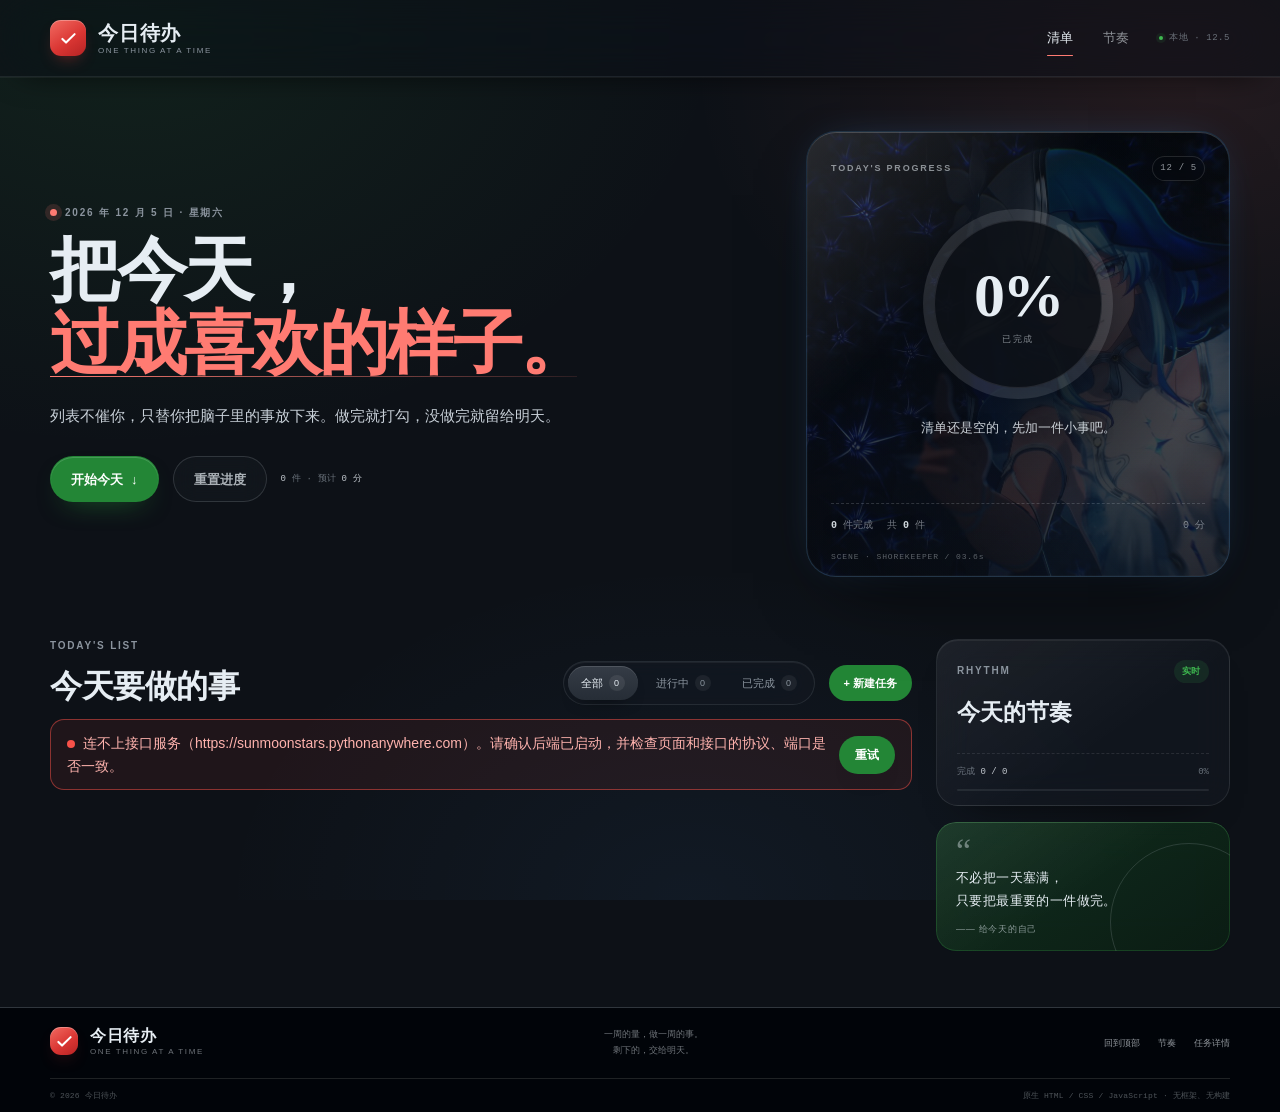
==== commit aef5a03b: "feat: 待办清单接入 Flask 接口，三态处理与线上地址" ====
--- a/index.html
+++ b/index.html
@@ -10,8 +10,11 @@
   <link rel="icon" href="favicon.ico" sizes="any">
   <link rel="stylesheet" href="css/style.css">
   <link rel="stylesheet" href="css/refresh.css">
+  <link rel="stylesheet" href="css/api-state.css">
   <script src="js/tasks-data.js" defer></script>
   <script src="js/utils.js" defer></script>
+  <script src="js/config.js" defer></script>
+  <script src="js/api.js" defer></script>
   <script src="js/store.js" defer></script>
   <script src="js/editor.js" defer></script>
   <script src="js/app.js" defer></script>
@@ -48,7 +51,7 @@
         <div class="hero-actions">
           <a class="btn btn-primary" href="#tasks">开始今天 <span aria-hidden="true">↓</span></a>
           <button class="btn btn-ghost" type="button" data-reset>重置进度</button>
-          <p class="hero-stat"><b data-total-count>6</b> 件 · 预计 <b data-total-time>4 小时 35 分</b></p>
+          <p class="hero-stat"><b data-total-count>0</b> 件 · 预计 <b data-total-time>0 分</b></p>
         </div>
       </div>
 
@@ -64,11 +67,11 @@
             <span>已完成</span>
           </div>
         </div>
-        <p class="progress-text" data-progress-text>从最小的一件开始。</p>
+        <p class="progress-text" data-progress-text>清单还是空的，先加一件小事吧。</p>
         <div class="progress-meta">
           <span><b data-done-count>0</b> 件完成</span>
-          <span>共 <b data-total-count>6</b> 件</span>
-          <span data-total-time>4 小时 35 分</span>
+          <span>共 <b data-total-count>0</b> 件</span>
+          <span data-total-time>0 分</span>
         </div>
         <span class="scene-note">SCENE · SHOREKEEPER / 03.6s</span>
       </aside>
@@ -84,17 +87,22 @@
           <div class="section-tools">
             <div class="tabs" role="tablist" aria-label="筛选任务">
               <button class="tab is-active" id="tab-all" role="tab" aria-selected="true" aria-controls="panel-all" tabindex="0" data-filter="all">
-                全部 <span class="tab-count" data-count="all">6</span>
+                全部 <span class="tab-count" data-count="all">0</span>
               </button>
               <button class="tab" id="tab-active" role="tab" aria-selected="false" aria-controls="panel-active" tabindex="-1" data-filter="active">
-                进行中 <span class="tab-count" data-count="active">5</span>
+                进行中 <span class="tab-count" data-count="active">0</span>
               </button>
               <button class="tab" id="tab-done" role="tab" aria-selected="false" aria-controls="panel-done" tabindex="-1" data-filter="done">
-                已完成 <span class="tab-count" data-count="done">1</span>
+                已完成 <span class="tab-count" data-count="done">0</span>
               </button>
             </div>
             <button class="btn btn-primary btn-small" type="button" data-new-task>+ 新建任务</button>
           </div>
+        </div>
+
+        <div class="api-state" data-api-state data-api-kind="idle" hidden>
+          <p class="api-state-text" data-api-text role="status" aria-live="polite"></p>
+          <button class="btn btn-primary btn-small" type="button" data-retry>重试</button>
         </div>
 
         <div class="tab-panel" id="panel-all" role="tabpanel" aria-labelledby="tab-all" tabindex="0" data-panel="all">
@@ -103,7 +111,7 @@
           <div class="empty-state" data-empty="all" hidden>
             <span class="empty-icon" aria-hidden="true">✓</span>
             <h3>今天还没有任务</h3>
-            <p>等一下，清单正在加载。</p>
+            <p>点「新建任务」，从第一件小事开始。</p>
           </div>
         </div>
 
@@ -113,7 +121,7 @@
           <div class="empty-state" data-empty="active" hidden>
             <span class="empty-icon" aria-hidden="true">✓</span>
             <h3>这一栏清空了</h3>
-            <p>待办都完成了，去喝口水，或者看看「已完成」。</p>
+            <p>没有进行中的任务，点「新建任务」加一件。</p>
           </div>
         </div>
 
@@ -123,7 +131,7 @@
           <div class="empty-state" data-empty="done" hidden>
             <span class="empty-icon" aria-hidden="true">○</span>
             <h3>还没有打勾的任务</h3>
-            <p>从最小的一件开始，完成第一件就会出现在这里。</p>
+            <p>完成第一件任务后，它会出现在这里。</p>
           </div>
         </div>
       </section>
@@ -137,8 +145,8 @@
           <h2 id="rhythm-title">今天的节奏</h2>
           <div class="next-list" data-next-list></div>
           <div class="panel-foot">
-            <span>完成 <b data-side-done>1 / 6</b></span>
-            <span data-percent>17%</span>
+            <span>完成 <b data-side-done>0 / 0</b></span>
+            <span data-percent>0%</span>
           </div>
           <div class="mini-bar" aria-hidden="true"><span data-rhythm-bar></span></div>
         </section>
--- a/css/api-state.css
+++ b/css/api-state.css
@@ -0,0 +1,61 @@
+/* 接口三态提示条：加载中 / 请求失败（带重试） */
+.api-state {
+  display: flex;
+  align-items: center;
+  gap: 12px;
+  flex-wrap: wrap;
+  margin: 0 0 18px;
+  padding: 12px 16px;
+  border: 1px solid rgba(255, 255, 255, 0.12);
+  border-radius: 14px;
+  background: rgba(255, 255, 255, 0.04);
+  color: #c9d1d9;
+  font-size: 14px;
+  line-height: 1.6;
+}
+
+.api-state[hidden] {
+  display: none;
+}
+
+.api-state-text {
+  flex: 1 1 260px;
+  margin: 0;
+}
+
+.api-state-text::before {
+  content: "";
+  display: inline-block;
+  width: 8px;
+  height: 8px;
+  margin-right: 8px;
+  border-radius: 50%;
+  background: #58a6ff;
+  animation: api-pulse 1.1s ease-in-out infinite;
+}
+
+.api-state.is-error {
+  border-color: rgba(248, 81, 73, 0.5);
+  background: rgba(248, 81, 73, 0.08);
+  color: #ffb3ae;
+}
+
+.api-state.is-error .api-state-text::before {
+  background: #f85149;
+  animation: none;
+}
+
+.api-state:not(.is-error) [data-retry] {
+  display: none;
+}
+
+@keyframes api-pulse {
+  0%, 100% { opacity: 0.35; transform: scale(0.8); }
+  50% { opacity: 1; transform: scale(1); }
+}
+
+@media (prefers-reduced-motion: reduce) {
+  .api-state-text::before {
+    animation: none;
+  }
+}
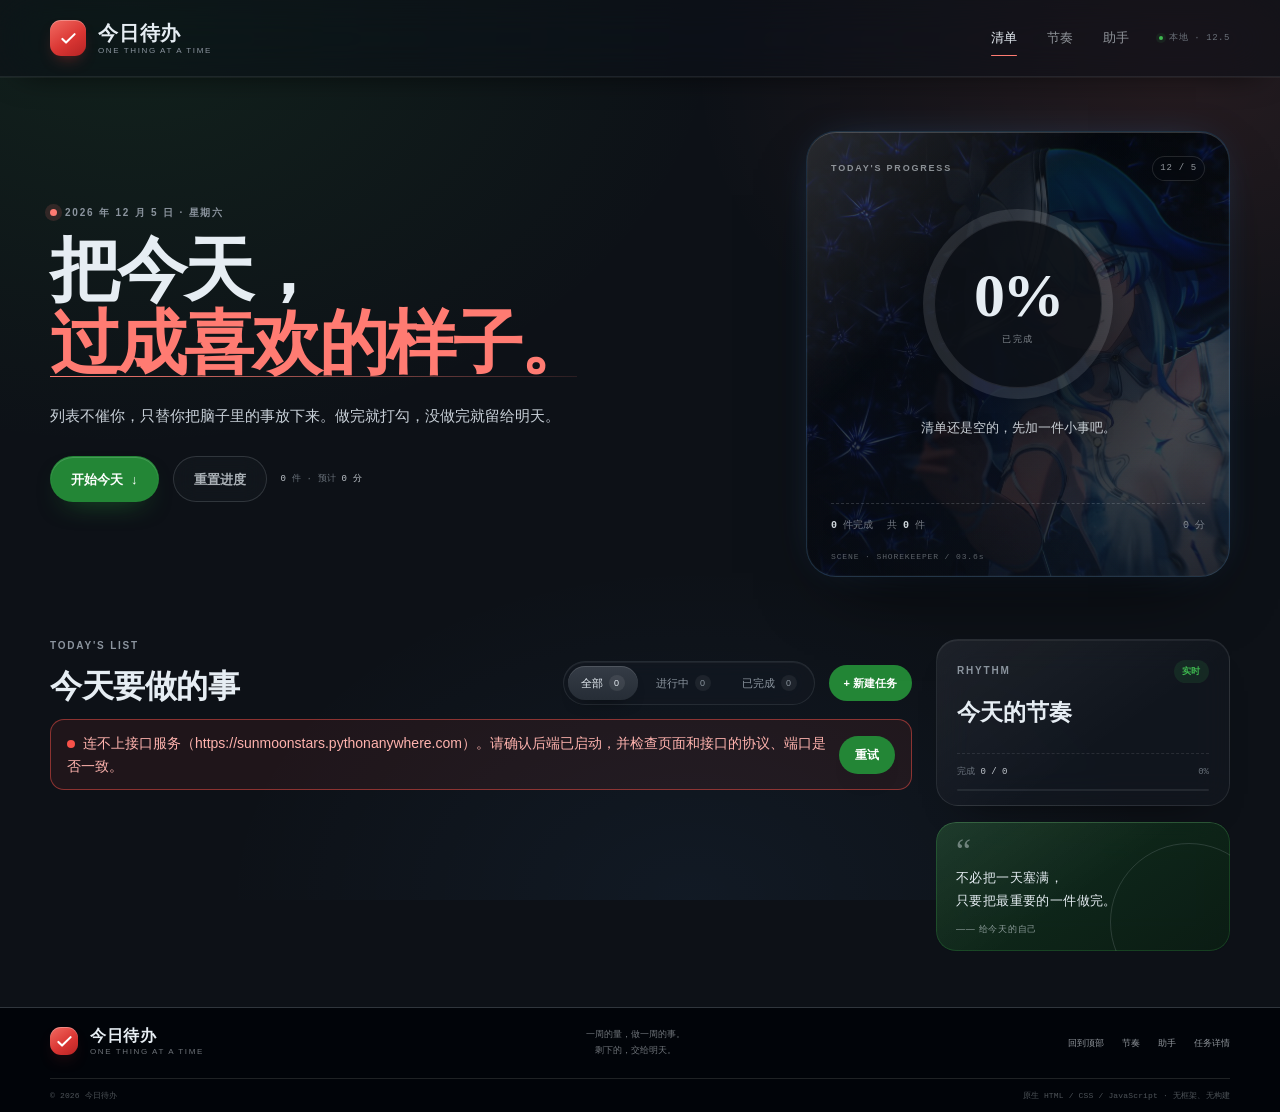
==== commit d9c42389: "feat: 任务助手对话页，流式输出与停止生成" ====
--- a/index.html
+++ b/index.html
@@ -1,274 +1,276 @@
-<!DOCTYPE html>
-<html lang="zh-CN">
-<head>
-  <meta charset="UTF-8">
-  <meta name="viewport" content="width=device-width, initial-scale=1">
-  <meta name="description" content="今日待办：一个用原生 HTML、CSS、JavaScript 写成的静态待办清单。把今天的事一件件放下来。">
-  <meta name="theme-color" content="#0D1117">
-  <title>今日待办 · 把今天过成喜欢的样子</title>
-  <link rel="icon" href="data:image/svg+xml,%3Csvg xmlns='http://www.w3.org/2000/svg' viewBox='0 0 64 64'%3E%3Crect width='64' height='64' rx='16' fill='%23DA3633'/%3E%3Cpath d='M18 33l9 9 19-21' fill='none' stroke='%23FFFFFF' stroke-width='6' stroke-linecap='round' stroke-linejoin='round'/%3E%3C/svg%3E">
-  <link rel="icon" href="favicon.ico" sizes="any">
-  <link rel="stylesheet" href="css/style.css">
-  <link rel="stylesheet" href="css/refresh.css">
-  <link rel="stylesheet" href="css/api-state.css">
-  <script src="js/tasks-data.js" defer></script>
-  <script src="js/utils.js" defer></script>
-  <script src="js/config.js" defer></script>
-  <script src="js/api.js" defer></script>
-  <script src="js/store.js" defer></script>
-  <script src="js/editor.js" defer></script>
-  <script src="js/app.js" defer></script>
-</head>
-<body>
-  <a class="skip-link" href="#main">跳到主要内容</a>
-
-  <header class="site-header">
-    <div class="shell header-inner">
-      <a class="brand" href="index.html" aria-label="今日待办首页">
-        <span class="brand-mark" aria-hidden="true">
-          <svg viewBox="0 0 24 24"><path d="M5 12.5 9.2 16.7 19 7" fill="none" stroke="currentColor" stroke-width="2.4" stroke-linecap="round" stroke-linejoin="round"/></svg>
-        </span>
-        <span class="brand-text">
-          今日待办
-          <small>ONE THING AT A TIME</small>
-        </span>
-      </a>
-
-      <nav class="site-nav" aria-label="主导航">
-        <a class="is-active" href="index.html" aria-current="page">清单</a>
-        <a href="#rhythm">节奏</a>
-        <span class="nav-live"><i aria-hidden="true"></i>本地 · <span data-today-short>11.11</span></span>
-      </nav>
-    </div>
-  </header>
-
-  <main id="main">
-    <section class="hero shell" aria-labelledby="hero-title">
-      <div class="hero-copy">
-        <p class="eyebrow"><span class="pulse-dot" aria-hidden="true"></span><span data-today>今天</span></p>
-        <h1 id="hero-title">把今天，<br><em>过成喜欢的样子。</em></h1>
-        <p class="lede">列表不催你，只替你把脑子里的事放下来。做完就打勾，没做完就留给明天。</p>
-        <div class="hero-actions">
-          <a class="btn btn-primary" href="#tasks">开始今天 <span aria-hidden="true">↓</span></a>
-          <button class="btn btn-ghost" type="button" data-reset>重置进度</button>
-          <p class="hero-stat"><b data-total-count>0</b> 件 · 预计 <b data-total-time>0 分</b></p>
-        </div>
-      </div>
-
-      <aside class="progress-card" aria-labelledby="progress-title">
-        <div class="card-top">
-          <p class="eyebrow">TODAY'S PROGRESS</p>
-          <span class="card-date" data-card-date>11 / 11</span>
-        </div>
-        <h2 class="sr-only" id="progress-title">今日完成进度</h2>
-        <div class="progress-ring" data-ring style="--p:0">
-          <div class="progress-ring-inner">
-            <strong data-percent>0%</strong>
-            <span>已完成</span>
-          </div>
-        </div>
-        <p class="progress-text" data-progress-text>清单还是空的，先加一件小事吧。</p>
-        <div class="progress-meta">
-          <span><b data-done-count>0</b> 件完成</span>
-          <span>共 <b data-total-count>0</b> 件</span>
-          <span data-total-time>0 分</span>
-        </div>
-        <span class="scene-note">SCENE · SHOREKEEPER / 03.6s</span>
-      </aside>
-    </section>
-
-    <div class="shell content-grid">
-      <section class="tasks-section" id="tasks" aria-labelledby="tasks-title">
-        <div class="section-heading">
-          <div>
-            <p class="eyebrow">TODAY'S LIST</p>
-            <h2 id="tasks-title">今天要做的事</h2>
-          </div>
-          <div class="section-tools">
-            <div class="tabs" role="tablist" aria-label="筛选任务">
-              <button class="tab is-active" id="tab-all" role="tab" aria-selected="true" aria-controls="panel-all" tabindex="0" data-filter="all">
-                全部 <span class="tab-count" data-count="all">0</span>
-              </button>
-              <button class="tab" id="tab-active" role="tab" aria-selected="false" aria-controls="panel-active" tabindex="-1" data-filter="active">
-                进行中 <span class="tab-count" data-count="active">0</span>
-              </button>
-              <button class="tab" id="tab-done" role="tab" aria-selected="false" aria-controls="panel-done" tabindex="-1" data-filter="done">
-                已完成 <span class="tab-count" data-count="done">0</span>
-              </button>
-            </div>
-            <button class="btn btn-primary btn-small" type="button" data-new-task>+ 新建任务</button>
-          </div>
-        </div>
-
-        <div class="api-state" data-api-state data-api-kind="idle" hidden>
-          <p class="api-state-text" data-api-text role="status" aria-live="polite"></p>
-          <button class="btn btn-primary btn-small" type="button" data-retry>重试</button>
-        </div>
-
-        <div class="tab-panel" id="panel-all" role="tabpanel" aria-labelledby="tab-all" tabindex="0" data-panel="all">
-          <p class="list-summary" data-summary="all">正在整理今天的清单…</p>
-          <ul class="task-list" data-list="all" aria-label="全部任务"></ul>
-          <div class="empty-state" data-empty="all" hidden>
-            <span class="empty-icon" aria-hidden="true">✓</span>
-            <h3>今天还没有任务</h3>
-            <p>点「新建任务」，从第一件小事开始。</p>
-          </div>
-        </div>
-
-        <div class="tab-panel" id="panel-active" role="tabpanel" aria-labelledby="tab-active" tabindex="0" data-panel="active" hidden>
-          <p class="list-summary" data-summary="active">正在整理今天的清单…</p>
-          <ul class="task-list" data-list="active" aria-label="进行中的任务"></ul>
-          <div class="empty-state" data-empty="active" hidden>
-            <span class="empty-icon" aria-hidden="true">✓</span>
-            <h3>这一栏清空了</h3>
-            <p>没有进行中的任务，点「新建任务」加一件。</p>
-          </div>
-        </div>
-
-        <div class="tab-panel" id="panel-done" role="tabpanel" aria-labelledby="tab-done" tabindex="0" data-panel="done" hidden>
-          <p class="list-summary" data-summary="done">正在整理今天的清单…</p>
-          <ul class="task-list" data-list="done" aria-label="已完成的任务"></ul>
-          <div class="empty-state" data-empty="done" hidden>
-            <span class="empty-icon" aria-hidden="true">○</span>
-            <h3>还没有打勾的任务</h3>
-            <p>完成第一件任务后，它会出现在这里。</p>
-          </div>
-        </div>
-      </section>
-
-      <aside class="side-column" aria-label="清单概览">
-        <section class="panel rhythm-panel" id="rhythm" aria-labelledby="rhythm-title">
-          <div class="panel-head">
-            <p class="eyebrow">RHYTHM</p>
-            <span class="badge">实时</span>
-          </div>
-          <h2 id="rhythm-title">今天的节奏</h2>
-          <div class="next-list" data-next-list></div>
-          <div class="panel-foot">
-            <span>完成 <b data-side-done>0 / 0</b></span>
-            <span data-percent>0%</span>
-          </div>
-          <div class="mini-bar" aria-hidden="true"><span data-rhythm-bar></span></div>
-        </section>
-
-        <figure class="quote-card">
-          <span class="quote-mark" aria-hidden="true">“</span>
-          <blockquote>不必把一天塞满，<br>只要把最重要的一件做完。</blockquote>
-          <figcaption>—— 给今天的自己</figcaption>
-        </figure>
-      </aside>
-    </div>
-
-  </main>
-
-  <footer class="site-footer">
-    <div class="shell footer-top">
-      <div class="footer-brand">
-        <a class="brand" href="index.html" aria-label="今日待办首页">
-          <span class="brand-mark" aria-hidden="true">
-            <svg viewBox="0 0 24 24"><path d="M5 12.5 9.2 16.7 19 7" fill="none" stroke="currentColor" stroke-width="2.4" stroke-linecap="round" stroke-linejoin="round"/></svg>
-          </span>
-          <span class="brand-text">
-            今日待办
-            <small>ONE THING AT A TIME</small>
-          </span>
-        </a>
-      </div>
-      <p class="footer-line">一周的量，做一周的事。<br>剩下的，交给明天。</p>
-      <nav class="footer-nav" aria-label="页脚导航">
-        <a href="#main">回到顶部</a>
-        <a href="#rhythm">节奏</a>
-        <a href="detail.html?id=t1">任务详情</a>
-      </nav>
-    </div>
-    <div class="shell footer-bottom">
-      <p>© <span data-year>2026</span> 今日待办</p>
-      <p>原生 HTML / CSS / JavaScript · 无框架、无构建</p>
-    </div>
-  </footer>
-
-  <dialog class="task-dialog" id="task-dialog" aria-labelledby="task-dialog-title">
-    <form class="task-form" id="task-form" novalidate>
-      <div class="dialog-head">
-        <div>
-          <p class="eyebrow">TASK EDITOR</p>
-          <h2 id="task-dialog-title">编辑任务</h2>
-        </div>
-        <button class="dialog-close" type="button" data-close-dialog aria-label="关闭编辑窗口">&times;</button>
-      </div>
-
-      <div class="form-grid">
-        <label class="field field-wide" for="task-title">标题
-          <input id="task-title" name="title" type="text" maxlength="60" required autocomplete="off" placeholder="例如：把首页的文案再顺一遍">
-        </label>
-
-        <label class="field field-wide" for="task-summary">一句话描述
-          <textarea id="task-summary" name="summary" rows="2" maxlength="120" required placeholder="做完这件事，具体是什么样子？"></textarea>
-        </label>
-
-        <label class="field" for="task-tag">标签
-          <select id="task-tag" name="tag">
-            <option value="学习">学习</option>
-            <option value="项目">项目</option>
-            <option value="生活">生活</option>
-            <option value="复盘">复盘</option>
-          </select>
-        </label>
-
-        <label class="field" for="task-priority">优先级
-          <select id="task-priority" name="priority">
-            <option value="high">重要</option>
-            <option value="medium">常规</option>
-            <option value="low">轻松</option>
-          </select>
-        </label>
-
-        <label class="field" for="task-date">截止日期
-          <input id="task-date" name="date" type="date" required>
-        </label>
-
-        <label class="field" for="task-time">截止时间
-          <input id="task-time" name="time" type="time" required>
-        </label>
-
-        <label class="field" for="task-estimate">预计用时（分钟）
-          <input id="task-estimate" name="estimate" type="number" min="5" max="600" step="5" value="30" required>
-        </label>
-
-        <label class="field field-wide" for="task-steps">完成步骤（一行一个）
-          <textarea id="task-steps" name="steps" rows="4" required placeholder="第一步行做什么&#10;第二步做什么&#10;最后怎么算完成"></textarea>
-        </label>
-
-        <label class="field field-wide" for="task-note">给自己的备注
-          <textarea id="task-note" name="note" rows="2" maxlength="200" placeholder="写一句提醒自己的话，可留空。"></textarea>
-        </label>
-      </div>
-
-      <p class="form-error" id="task-form-error" role="alert" hidden></p>
-
-      <div class="dialog-actions">
-        <button class="btn btn-ghost" type="button" data-close-dialog>取消</button>
-        <button class="btn btn-primary" id="task-submit" type="submit">保存修改</button>
-      </div>
-    </form>
-  </dialog>
-
-  <dialog class="confirm-dialog" id="confirm-dialog" aria-labelledby="confirm-title">
-    <form method="dialog" class="confirm-form">
-      <p class="eyebrow">DELETE TASK</p>
-      <h2 id="confirm-title">删除这件任务？</h2>
-      <p id="confirm-text">删除后不能撤销。</p>
-      <div class="dialog-actions">
-        <button class="btn btn-ghost" type="submit" value="cancel">取消</button>
-        <button class="btn btn-danger" type="submit" value="confirm">删除</button>
-      </div>
-    </form>
-  </dialog>
-
-  <div class="toast" id="toast" role="status" aria-live="polite"></div>
-
-  <noscript>
-    <p class="noscript">这个清单需要 JavaScript 才能筛选和勾选，请启用后再试。</p>
-  </noscript>
-</body>
-</html>
+<!DOCTYPE html>
+<html lang="zh-CN">
+<head>
+  <meta charset="UTF-8">
+  <meta name="viewport" content="width=device-width, initial-scale=1">
+  <meta name="description" content="今日待办：一个用原生 HTML、CSS、JavaScript 写成的静态待办清单。把今天的事一件件放下来。">
+  <meta name="theme-color" content="#0D1117">
+  <title>今日待办 · 把今天过成喜欢的样子</title>
+  <link rel="icon" href="data:image/svg+xml,%3Csvg xmlns='http://www.w3.org/2000/svg' viewBox='0 0 64 64'%3E%3Crect width='64' height='64' rx='16' fill='%23DA3633'/%3E%3Cpath d='M18 33l9 9 19-21' fill='none' stroke='%23FFFFFF' stroke-width='6' stroke-linecap='round' stroke-linejoin='round'/%3E%3C/svg%3E">
+  <link rel="icon" href="favicon.ico" sizes="any">
+  <link rel="stylesheet" href="css/style.css">
+  <link rel="stylesheet" href="css/refresh.css">
+  <link rel="stylesheet" href="css/api-state.css">
+  <script src="js/tasks-data.js" defer></script>
+  <script src="js/utils.js" defer></script>
+  <script src="js/config.js" defer></script>
+  <script src="js/api.js" defer></script>
+  <script src="js/store.js" defer></script>
+  <script src="js/editor.js" defer></script>
+  <script src="js/app.js" defer></script>
+</head>
+<body>
+  <a class="skip-link" href="#main">跳到主要内容</a>
+
+  <header class="site-header">
+    <div class="shell header-inner">
+      <a class="brand" href="index.html" aria-label="今日待办首页">
+        <span class="brand-mark" aria-hidden="true">
+          <svg viewBox="0 0 24 24"><path d="M5 12.5 9.2 16.7 19 7" fill="none" stroke="currentColor" stroke-width="2.4" stroke-linecap="round" stroke-linejoin="round"/></svg>
+        </span>
+        <span class="brand-text">
+          今日待办
+          <small>ONE THING AT A TIME</small>
+        </span>
+      </a>
+
+      <nav class="site-nav" aria-label="主导航">
+        <a class="is-active" href="index.html" aria-current="page">清单</a>
+        <a href="#rhythm">节奏</a>
+        <a href="chat.html">助手</a>
+        <span class="nav-live"><i aria-hidden="true"></i>本地 · <span data-today-short>11.11</span></span>
+      </nav>
+    </div>
+  </header>
+
+  <main id="main">
+    <section class="hero shell" aria-labelledby="hero-title">
+      <div class="hero-copy">
+        <p class="eyebrow"><span class="pulse-dot" aria-hidden="true"></span><span data-today>今天</span></p>
+        <h1 id="hero-title">把今天，<br><em>过成喜欢的样子。</em></h1>
+        <p class="lede">列表不催你，只替你把脑子里的事放下来。做完就打勾，没做完就留给明天。</p>
+        <div class="hero-actions">
+          <a class="btn btn-primary" href="#tasks">开始今天 <span aria-hidden="true">↓</span></a>
+          <button class="btn btn-ghost" type="button" data-reset>重置进度</button>
+          <p class="hero-stat"><b data-total-count>0</b> 件 · 预计 <b data-total-time>0 分</b></p>
+        </div>
+      </div>
+
+      <aside class="progress-card" aria-labelledby="progress-title">
+        <div class="card-top">
+          <p class="eyebrow">TODAY'S PROGRESS</p>
+          <span class="card-date" data-card-date>11 / 11</span>
+        </div>
+        <h2 class="sr-only" id="progress-title">今日完成进度</h2>
+        <div class="progress-ring" data-ring style="--p:0">
+          <div class="progress-ring-inner">
+            <strong data-percent>0%</strong>
+            <span>已完成</span>
+          </div>
+        </div>
+        <p class="progress-text" data-progress-text>清单还是空的，先加一件小事吧。</p>
+        <div class="progress-meta">
+          <span><b data-done-count>0</b> 件完成</span>
+          <span>共 <b data-total-count>0</b> 件</span>
+          <span data-total-time>0 分</span>
+        </div>
+        <span class="scene-note">SCENE · SHOREKEEPER / 03.6s</span>
+      </aside>
+    </section>
+
+    <div class="shell content-grid">
+      <section class="tasks-section" id="tasks" aria-labelledby="tasks-title">
+        <div class="section-heading">
+          <div>
+            <p class="eyebrow">TODAY'S LIST</p>
+            <h2 id="tasks-title">今天要做的事</h2>
+          </div>
+          <div class="section-tools">
+            <div class="tabs" role="tablist" aria-label="筛选任务">
+              <button class="tab is-active" id="tab-all" role="tab" aria-selected="true" aria-controls="panel-all" tabindex="0" data-filter="all">
+                全部 <span class="tab-count" data-count="all">0</span>
+              </button>
+              <button class="tab" id="tab-active" role="tab" aria-selected="false" aria-controls="panel-active" tabindex="-1" data-filter="active">
+                进行中 <span class="tab-count" data-count="active">0</span>
+              </button>
+              <button class="tab" id="tab-done" role="tab" aria-selected="false" aria-controls="panel-done" tabindex="-1" data-filter="done">
+                已完成 <span class="tab-count" data-count="done">0</span>
+              </button>
+            </div>
+            <button class="btn btn-primary btn-small" type="button" data-new-task>+ 新建任务</button>
+          </div>
+        </div>
+
+        <div class="api-state" data-api-state data-api-kind="idle" hidden>
+          <p class="api-state-text" data-api-text role="status" aria-live="polite"></p>
+          <button class="btn btn-primary btn-small" type="button" data-retry>重试</button>
+        </div>
+
+        <div class="tab-panel" id="panel-all" role="tabpanel" aria-labelledby="tab-all" tabindex="0" data-panel="all">
+          <p class="list-summary" data-summary="all">正在整理今天的清单…</p>
+          <ul class="task-list" data-list="all" aria-label="全部任务"></ul>
+          <div class="empty-state" data-empty="all" hidden>
+            <span class="empty-icon" aria-hidden="true">✓</span>
+            <h3>今天还没有任务</h3>
+            <p>点「新建任务」，从第一件小事开始。</p>
+          </div>
+        </div>
+
+        <div class="tab-panel" id="panel-active" role="tabpanel" aria-labelledby="tab-active" tabindex="0" data-panel="active" hidden>
+          <p class="list-summary" data-summary="active">正在整理今天的清单…</p>
+          <ul class="task-list" data-list="active" aria-label="进行中的任务"></ul>
+          <div class="empty-state" data-empty="active" hidden>
+            <span class="empty-icon" aria-hidden="true">✓</span>
+            <h3>这一栏清空了</h3>
+            <p>没有进行中的任务，点「新建任务」加一件。</p>
+          </div>
+        </div>
+
+        <div class="tab-panel" id="panel-done" role="tabpanel" aria-labelledby="tab-done" tabindex="0" data-panel="done" hidden>
+          <p class="list-summary" data-summary="done">正在整理今天的清单…</p>
+          <ul class="task-list" data-list="done" aria-label="已完成的任务"></ul>
+          <div class="empty-state" data-empty="done" hidden>
+            <span class="empty-icon" aria-hidden="true">○</span>
+            <h3>还没有打勾的任务</h3>
+            <p>完成第一件任务后，它会出现在这里。</p>
+          </div>
+        </div>
+      </section>
+
+      <aside class="side-column" aria-label="清单概览">
+        <section class="panel rhythm-panel" id="rhythm" aria-labelledby="rhythm-title">
+          <div class="panel-head">
+            <p class="eyebrow">RHYTHM</p>
+            <span class="badge">实时</span>
+          </div>
+          <h2 id="rhythm-title">今天的节奏</h2>
+          <div class="next-list" data-next-list></div>
+          <div class="panel-foot">
+            <span>完成 <b data-side-done>0 / 0</b></span>
+            <span data-percent>0%</span>
+          </div>
+          <div class="mini-bar" aria-hidden="true"><span data-rhythm-bar></span></div>
+        </section>
+
+        <figure class="quote-card">
+          <span class="quote-mark" aria-hidden="true">“</span>
+          <blockquote>不必把一天塞满，<br>只要把最重要的一件做完。</blockquote>
+          <figcaption>—— 给今天的自己</figcaption>
+        </figure>
+      </aside>
+    </div>
+
+  </main>
+
+  <footer class="site-footer">
+    <div class="shell footer-top">
+      <div class="footer-brand">
+        <a class="brand" href="index.html" aria-label="今日待办首页">
+          <span class="brand-mark" aria-hidden="true">
+            <svg viewBox="0 0 24 24"><path d="M5 12.5 9.2 16.7 19 7" fill="none" stroke="currentColor" stroke-width="2.4" stroke-linecap="round" stroke-linejoin="round"/></svg>
+          </span>
+          <span class="brand-text">
+            今日待办
+            <small>ONE THING AT A TIME</small>
+          </span>
+        </a>
+      </div>
+      <p class="footer-line">一周的量，做一周的事。<br>剩下的，交给明天。</p>
+      <nav class="footer-nav" aria-label="页脚导航">
+        <a href="#main">回到顶部</a>
+        <a href="#rhythm">节奏</a>
+        <a href="chat.html">助手</a>
+        <a href="detail.html?id=t1">任务详情</a>
+      </nav>
+    </div>
+    <div class="shell footer-bottom">
+      <p>© <span data-year>2026</span> 今日待办</p>
+      <p>原生 HTML / CSS / JavaScript · 无框架、无构建</p>
+    </div>
+  </footer>
+
+  <dialog class="task-dialog" id="task-dialog" aria-labelledby="task-dialog-title">
+    <form class="task-form" id="task-form" novalidate>
+      <div class="dialog-head">
+        <div>
+          <p class="eyebrow">TASK EDITOR</p>
+          <h2 id="task-dialog-title">编辑任务</h2>
+        </div>
+        <button class="dialog-close" type="button" data-close-dialog aria-label="关闭编辑窗口">&times;</button>
+      </div>
+
+      <div class="form-grid">
+        <label class="field field-wide" for="task-title">标题
+          <input id="task-title" name="title" type="text" maxlength="60" required autocomplete="off" placeholder="例如：把首页的文案再顺一遍">
+        </label>
+
+        <label class="field field-wide" for="task-summary">一句话描述
+          <textarea id="task-summary" name="summary" rows="2" maxlength="120" required placeholder="做完这件事，具体是什么样子？"></textarea>
+        </label>
+
+        <label class="field" for="task-tag">标签
+          <select id="task-tag" name="tag">
+            <option value="学习">学习</option>
+            <option value="项目">项目</option>
+            <option value="生活">生活</option>
+            <option value="复盘">复盘</option>
+          </select>
+        </label>
+
+        <label class="field" for="task-priority">优先级
+          <select id="task-priority" name="priority">
+            <option value="high">重要</option>
+            <option value="medium">常规</option>
+            <option value="low">轻松</option>
+          </select>
+        </label>
+
+        <label class="field" for="task-date">截止日期
+          <input id="task-date" name="date" type="date" required>
+        </label>
+
+        <label class="field" for="task-time">截止时间
+          <input id="task-time" name="time" type="time" required>
+        </label>
+
+        <label class="field" for="task-estimate">预计用时（分钟）
+          <input id="task-estimate" name="estimate" type="number" min="5" max="600" step="5" value="30" required>
+        </label>
+
+        <label class="field field-wide" for="task-steps">完成步骤（一行一个）
+          <textarea id="task-steps" name="steps" rows="4" required placeholder="第一步行做什么&#10;第二步做什么&#10;最后怎么算完成"></textarea>
+        </label>
+
+        <label class="field field-wide" for="task-note">给自己的备注
+          <textarea id="task-note" name="note" rows="2" maxlength="200" placeholder="写一句提醒自己的话，可留空。"></textarea>
+        </label>
+      </div>
+
+      <p class="form-error" id="task-form-error" role="alert" hidden></p>
+
+      <div class="dialog-actions">
+        <button class="btn btn-ghost" type="button" data-close-dialog>取消</button>
+        <button class="btn btn-primary" id="task-submit" type="submit">保存修改</button>
+      </div>
+    </form>
+  </dialog>
+
+  <dialog class="confirm-dialog" id="confirm-dialog" aria-labelledby="confirm-title">
+    <form method="dialog" class="confirm-form">
+      <p class="eyebrow">DELETE TASK</p>
+      <h2 id="confirm-title">删除这件任务？</h2>
+      <p id="confirm-text">删除后不能撤销。</p>
+      <div class="dialog-actions">
+        <button class="btn btn-ghost" type="submit" value="cancel">取消</button>
+        <button class="btn btn-danger" type="submit" value="confirm">删除</button>
+      </div>
+    </form>
+  </dialog>
+
+  <div class="toast" id="toast" role="status" aria-live="polite"></div>
+
+  <noscript>
+    <p class="noscript">这个清单需要 JavaScript 才能筛选和勾选，请启用后再试。</p>
+  </noscript>
+</body>
+</html>
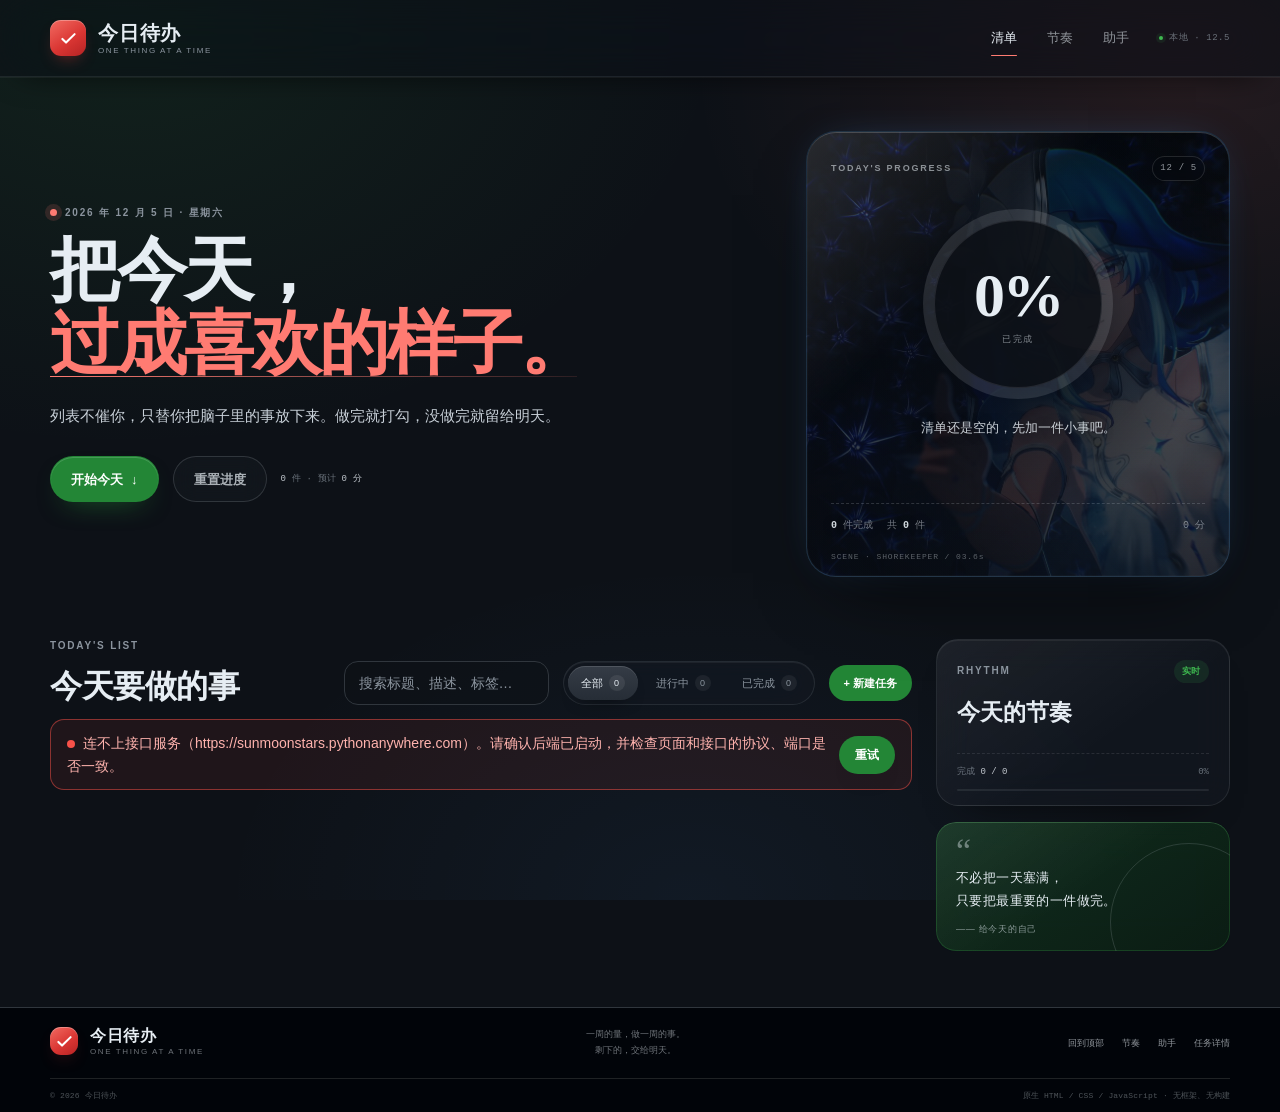
==== commit 57db92a9: "feat: 新建任务全选填、清单搜索，补周记与演示视频" ====
--- a/index.html
+++ b/index.html
@@ -86,6 +86,10 @@
             <h2 id="tasks-title">今天要做的事</h2>
           </div>
           <div class="section-tools">
+            <label class="task-search">
+              <span class="sr-only">搜索任务</span>
+              <input id="task-search" type="search" placeholder="搜索标题、描述、标签…" autocomplete="off">
+            </label>
             <div class="tabs" role="tablist" aria-label="筛选任务">
               <button class="tab is-active" id="tab-all" role="tab" aria-selected="true" aria-controls="panel-all" tabindex="0" data-filter="all">
                 全部 <span class="tab-count" data-count="all">0</span>
@@ -195,17 +199,18 @@
         <div>
           <p class="eyebrow">TASK EDITOR</p>
           <h2 id="task-dialog-title">编辑任务</h2>
+          <p class="dialog-hint">所有字段都可以留空；标题空着会存成「未命名任务」。</p>
         </div>
         <button class="dialog-close" type="button" data-close-dialog aria-label="关闭编辑窗口">&times;</button>
       </div>
 
       <div class="form-grid">
         <label class="field field-wide" for="task-title">标题
-          <input id="task-title" name="title" type="text" maxlength="60" required autocomplete="off" placeholder="例如：把首页的文案再顺一遍">
+          <input id="task-title" name="title" type="text" maxlength="50" autocomplete="off" placeholder="不填就叫「未命名任务」">
         </label>
 
         <label class="field field-wide" for="task-summary">一句话描述
-          <textarea id="task-summary" name="summary" rows="2" maxlength="120" required placeholder="做完这件事，具体是什么样子？"></textarea>
+          <textarea id="task-summary" name="summary" rows="2" maxlength="120" placeholder="做完这件事，具体是什么样子？（可不填）"></textarea>
         </label>
 
         <label class="field" for="task-tag">标签
@@ -226,19 +231,19 @@
         </label>
 
         <label class="field" for="task-date">截止日期
-          <input id="task-date" name="date" type="date" required>
+          <input id="task-date" name="date" type="date">
         </label>
 
         <label class="field" for="task-time">截止时间
-          <input id="task-time" name="time" type="time" required>
+          <input id="task-time" name="time" type="time">
         </label>
 
         <label class="field" for="task-estimate">预计用时（分钟）
-          <input id="task-estimate" name="estimate" type="number" min="5" max="600" step="5" value="30" required>
+          <input id="task-estimate" name="estimate" type="number" min="5" max="600" step="5" value="30" placeholder="可留空">
         </label>
 
         <label class="field field-wide" for="task-steps">完成步骤（一行一个）
-          <textarea id="task-steps" name="steps" rows="4" required placeholder="第一步行做什么&#10;第二步做什么&#10;最后怎么算完成"></textarea>
+          <textarea id="task-steps" name="steps" rows="4" placeholder="第一步行做什么&#10;第二步做什么&#10;最后怎么算完成（可不填）"></textarea>
         </label>
 
         <label class="field field-wide" for="task-note">给自己的备注
--- a/css/style.css
+++ b/css/style.css
@@ -2555,3 +2555,53 @@
       #161b22;
   }
 }
+
+/* 搜索框：和 Tab、新建按钮同一行 */
+.section-tools {
+  display: flex;
+  flex-wrap: wrap;
+  align-items: center;
+  justify-content: flex-end;
+  gap: 12px;
+}
+
+.task-search {
+  flex: 1 1 180px;
+  max-width: 300px;
+  min-width: 160px;
+}
+
+.task-search input {
+  width: 100%;
+  min-height: 44px;
+  padding: 0 14px;
+  border: 1px solid var(--line);
+  border-radius: 14px;
+  background: rgba(13, 17, 23, 0.55);
+  color: var(--ink);
+  font-family: inherit;
+  font-size: 14px;
+  transition: border-color 0.2s ease, box-shadow 0.2s ease;
+}
+
+.task-search input::placeholder {
+  color: var(--muted);
+}
+
+.task-search input:focus {
+  outline: none;
+  border-color: var(--line-strong);
+  box-shadow: 0 0 0 3px rgba(88, 166, 255, 0.18);
+}
+
+.task-search input::-webkit-search-cancel-button {
+  -webkit-appearance: none;
+  appearance: none;
+}
+
+.dialog-hint {
+  margin-top: 4px;
+  color: var(--muted);
+  font-size: 13px;
+  line-height: 1.5;
+}
